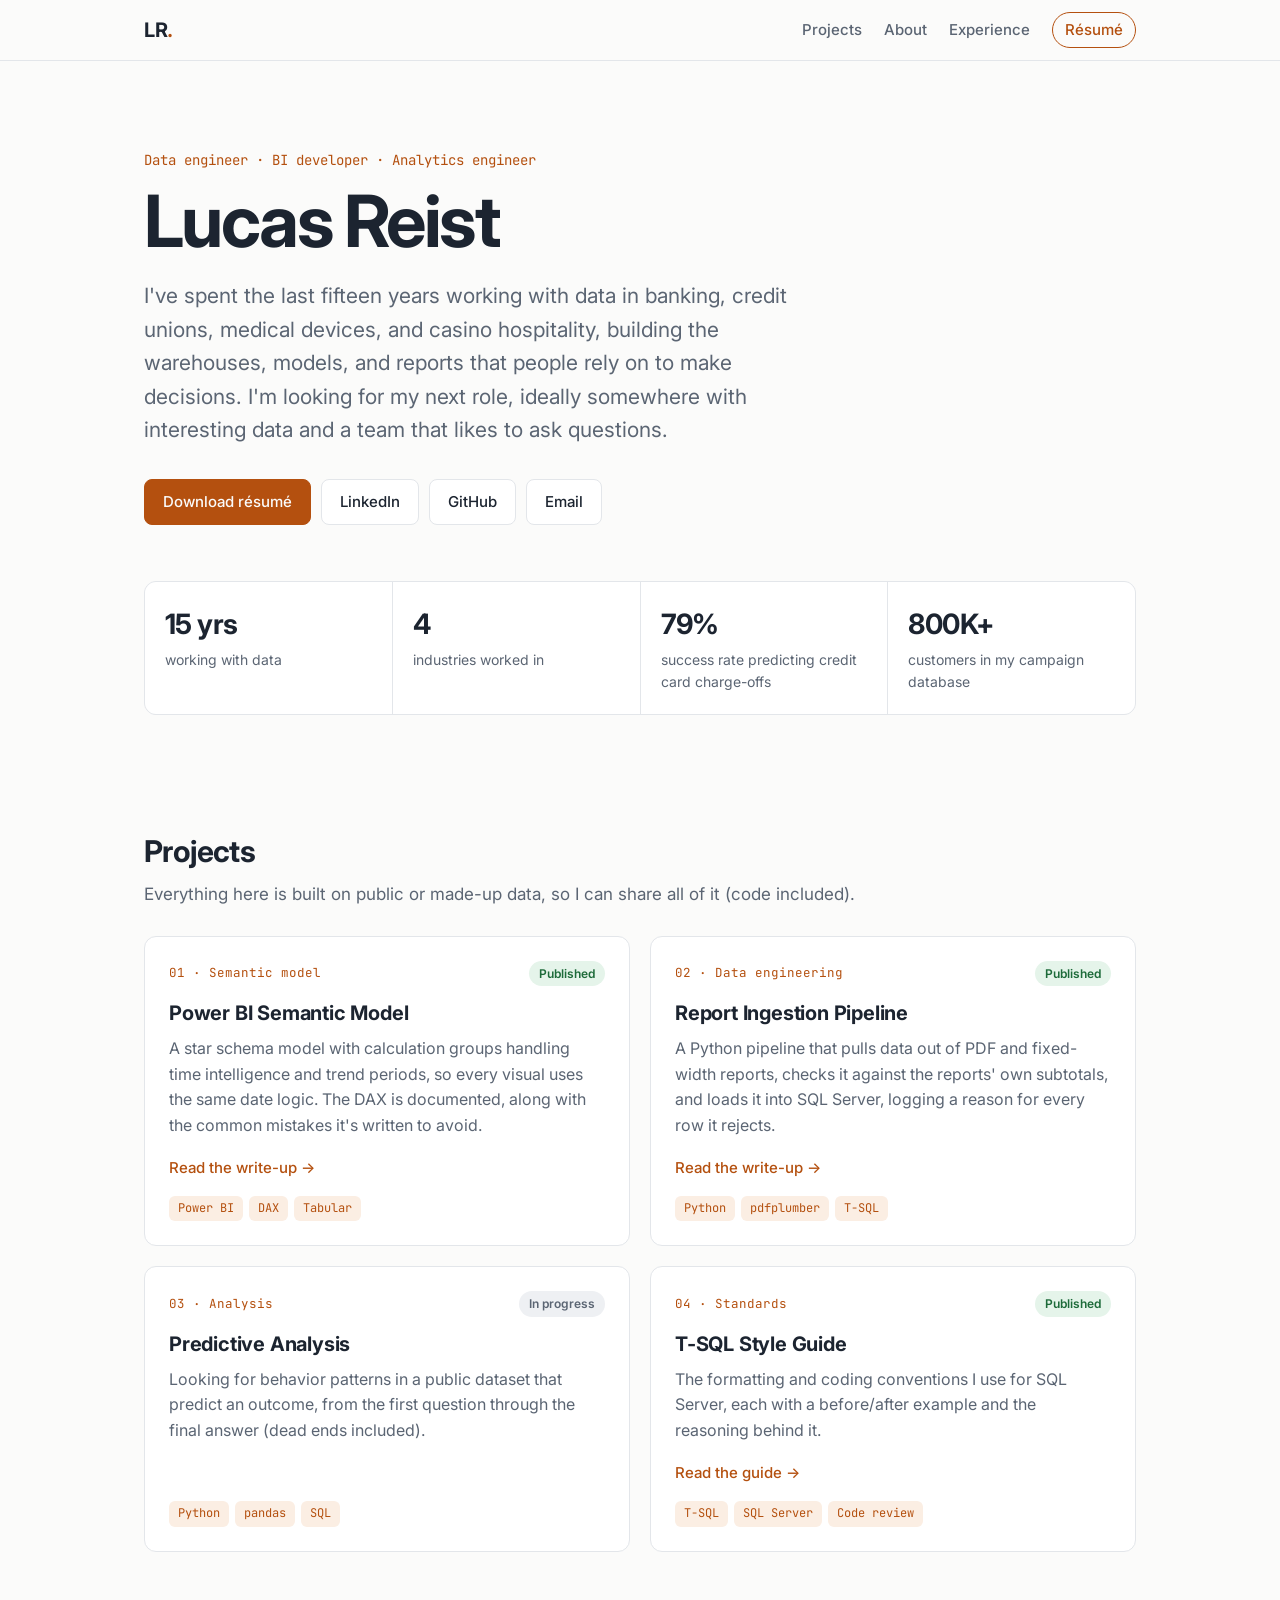
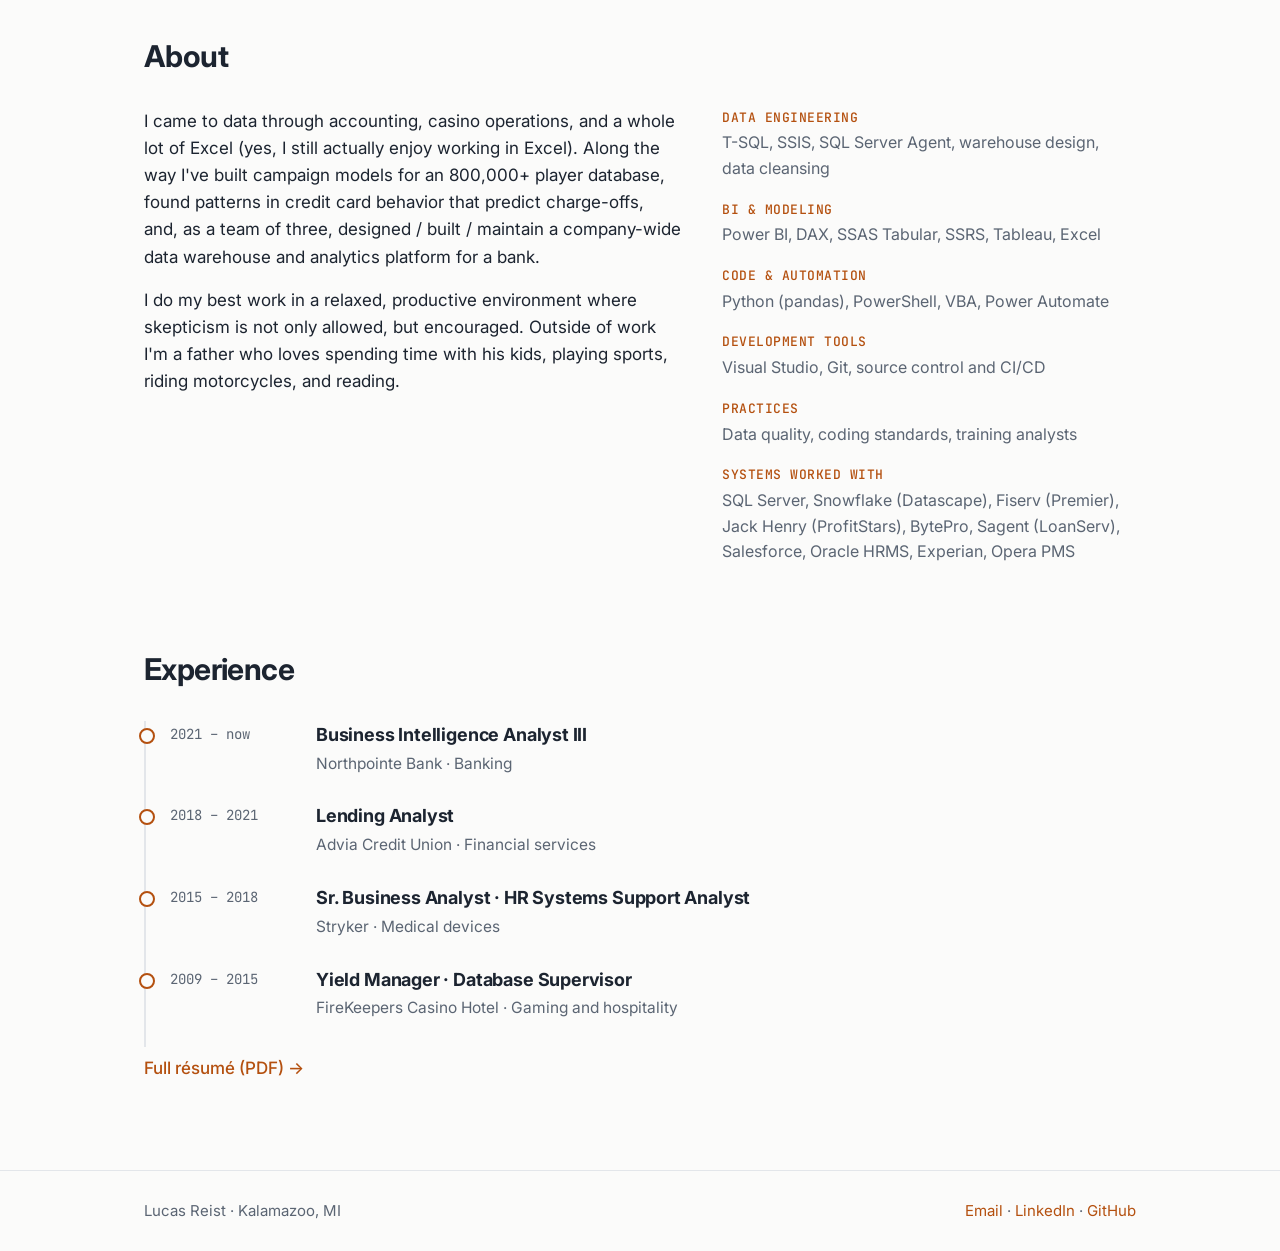
==== index.html @ b847a4f2 "Add ProfitStars to the Jack Henry system listing Co-Authored-By: Claude Opus 5.5 <noreply@anthropic." ====
<!doctype html>
<html lang="en">
<head>
  <meta charset="utf-8">
  <meta name="viewport" content="width=device-width, initial-scale=1">
  <title>Lucas Reist | Data Engineer</title>
  <meta name="description" content="Lucas Reist: data engineer and BI developer. SQL Server, Power BI, DAX, Python. Portfolio of data projects.">
  <link rel="preconnect" href="https://fonts.googleapis.com">
  <link rel="preconnect" href="https://fonts.gstatic.com" crossorigin>
  <link href="https://fonts.googleapis.com/css2?family=Inter:wght@400;500;600;700&family=JetBrains+Mono:wght@400;500&display=swap" rel="stylesheet">
  <link rel="stylesheet" href="styles.css">
</head>
<body>
  <header class="site-header">
    <div class="wrap nav">
      <a class="brand" href="#top">LR<span>.</span></a>
      <nav aria-label="Sections">
        <a href="#projects">Projects</a>
        <a href="#about">About</a>
        <a href="#experience">Experience</a>
        <a class="nav-cta" href="assets/Lucas_Reist_Resume.pdf">Résumé</a>
      </nav>
    </div>
  </header>

  <main id="top">
    <section class="hero wrap">
      <p class="eyebrow">Data engineer · BI developer · Analytics engineer</p>
      <h1>Lucas Reist</h1>
      <p class="lead">I've spent the last fifteen years working with data in banking, credit unions, medical devices, and casino hospitality, building the warehouses, models, and reports that people rely on to make decisions. I'm looking for my next role, ideally somewhere with interesting data and a team that likes to ask questions.</p>
      <div class="actions">
        <a class="btn primary" href="assets/Lucas_Reist_Resume.pdf">Download résumé</a>
        <a class="btn" href="https://www.linkedin.com/in/lucasreist">LinkedIn</a>
        <a class="btn" href="https://github.com/narlaq">GitHub</a>
        <a class="btn" href="mailto:lucas.reist@gmail.com">Email</a>
      </div>

      <dl class="stats">
        <div><dt>15 yrs</dt><dd>working with data</dd></div>
        <div><dt>4</dt><dd>industries worked in</dd></div>
        <div><dt>79%</dt><dd>success rate predicting credit card charge-offs</dd></div>
        <div><dt>800K+</dt><dd>customers in my campaign database</dd></div>
      </dl>
    </section>

    <section id="projects" class="wrap section">
      <div class="section-head">
        <h2>Projects</h2>
        <p>Everything here is built on public or made-up data, so I can share all of it (code included).</p>
      </div>

      <div class="cards">
        <article class="card">
          <div class="card-top"><span class="kicker">01 · Semantic model</span><span class="status done">Published</span></div>
          <h3><a href="projects/semantic-model.html">Power BI Semantic Model</a></h3>
          <p>A star schema model with calculation groups handling time intelligence and trend periods, so every visual uses the same date logic. The DAX is documented, along with the common mistakes it's written to avoid.</p>
          <p class="read"><a href="projects/semantic-model.html">Read the write-up →</a></p>
          <ul class="tags"><li>Power BI</li><li>DAX</li><li>Tabular</li></ul>
        </article>

        <article class="card">
          <div class="card-top"><span class="kicker">02 · Data engineering</span><span class="status done">Published</span></div>
          <h3><a href="projects/report-ingestion.html">Report Ingestion Pipeline</a></h3>
          <p>A Python pipeline that pulls data out of PDF and fixed-width reports, checks it against the reports' own subtotals, and loads it into SQL Server, logging a reason for every row it rejects.</p>
          <p class="read"><a href="projects/report-ingestion.html">Read the write-up →</a></p>
          <ul class="tags"><li>Python</li><li>pdfplumber</li><li>T-SQL</li></ul>
        </article>

        <article class="card">
          <div class="card-top"><span class="kicker">03 · Analysis</span><span class="status">In progress</span></div>
          <h3>Predictive Analysis</h3>
          <p>Looking for behavior patterns in a public dataset that predict an outcome, from the first question through the final answer (dead ends included).</p>
          <ul class="tags"><li>Python</li><li>pandas</li><li>SQL</li></ul>
        </article>

        <article class="card">
          <div class="card-top"><span class="kicker">04 · Standards</span><span class="status done">Published</span></div>
          <h3><a href="projects/tsql-style-guide.html">T-SQL Style Guide</a></h3>
          <p>The formatting and coding conventions I use for SQL Server, each with a before/after example and the reasoning behind it.</p>
          <p class="read"><a href="projects/tsql-style-guide.html">Read the guide →</a></p>
          <ul class="tags"><li>T-SQL</li><li>SQL Server</li><li>Code review</li></ul>
        </article>
      </div>
    </section>

    <section id="about" class="wrap section about">
      <div class="section-head">
        <h2>About</h2>
      </div>
      <div class="about-grid">
        <div class="prose">
          <p>I came to data through accounting, casino operations, and a whole lot of Excel (yes, I still actually enjoy working in Excel). Along the way I've built campaign models for an 800,000+ player database, found patterns in credit card behavior that predict charge-offs, and, as a team of three, designed / built / maintain a company-wide data warehouse and analytics platform for a bank.</p>
          <p>I do my best work in a relaxed, productive environment where skepticism is not only allowed, but encouraged. Outside of work I'm a father who loves spending time with his kids, playing sports, riding motorcycles, and reading.</p>
        </div>
        <div class="skills">
          <div><h3>Data engineering</h3><p>T-SQL, SSIS, SQL Server Agent, warehouse design, data cleansing</p></div>
          <div><h3>BI &amp; modeling</h3><p>Power BI, DAX, SSAS Tabular, SSRS, Tableau, Excel</p></div>
          <div><h3>Code &amp; automation</h3><p>Python (pandas), PowerShell, VBA, Power Automate</p></div>
          <div><h3>Development tools</h3><p>Visual Studio, Git, source control and CI/CD</p></div>
          <div><h3>Practices</h3><p>Data quality, coding standards, training analysts</p></div>
          <div><h3>Systems worked with</h3><p>SQL Server, Snowflake (Datascape), Fiserv (Premier), Jack Henry (ProfitStars), BytePro, Sagent (LoanServ), Salesforce, Oracle HRMS, Experian, Opera PMS</p></div>
        </div>
      </div>
    </section>

    <section id="experience" class="wrap section">
      <div class="section-head">
        <h2>Experience</h2>
      </div>
      <ol class="timeline">
        <li>
          <span class="when">2021 – now</span>
          <div><h3>Business Intelligence Analyst III</h3><p class="where">Northpointe Bank · Banking</p></div>
        </li>
        <li>
          <span class="when">2018 – 2021</span>
          <div><h3>Lending Analyst</h3><p class="where">Advia Credit Union · Financial services</p></div>
        </li>
        <li>
          <span class="when">2015 – 2018</span>
          <div><h3>Sr. Business Analyst · HR Systems Support Analyst</h3><p class="where">Stryker · Medical devices</p></div>
        </li>
        <li>
          <span class="when">2009 – 2015</span>
          <div><h3>Yield Manager · Database Supervisor</h3><p class="where">FireKeepers Casino Hotel · Gaming and hospitality</p></div>
        </li>
      </ol>
      <p class="more"><a href="assets/Lucas_Reist_Resume.pdf">Full résumé (PDF) →</a></p>
    </section>
  </main>

  <footer class="site-footer">
    <div class="wrap footer-inner">
      <p>Lucas Reist · Kalamazoo, MI</p>
      <p>
        <a href="mailto:lucas.reist@gmail.com">Email</a> ·
        <a href="https://www.linkedin.com/in/lucasreist">LinkedIn</a> ·
        <a href="https://github.com/narlaq">GitHub</a>
      </p>
    </div>
  </footer>
</body>
</html>
---- styles.css ----
:root {
  --bg: #fbfbfa;
  --surface: #ffffff;
  --text: #1c2430;
  --muted: #5b6573;
  --line: #e3e6ea;
  --accent: #b4500f;
  --accent-soft: #fbeee3;
  --status: #5b6573;
  --status-bg: #eef0f3;
  --done: #1e6b3a;
  --done-bg: #e5f4ea;
  --code-bg: #f3f5f8;
  --code-text: #24292f;
  --code-keyword: #0b4f9c;
  --code-string: #a3361d;
  --code-number: #6f42c1;
  --code-comment: #6a737d;
  --before: #a3361d;
  --after: #1e6b3a;
  --radius: 12px;
  --mono: "JetBrains Mono", ui-monospace, Consolas, monospace;
  --sans: "Inter", system-ui, -apple-system, "Segoe UI", sans-serif;
}

@media (prefers-color-scheme: dark) {
  :root {
    --bg: #0f1419;
    --surface: #161d25;
    --text: #e6eaef;
    --muted: #9aa5b1;
    --line: #26303b;
    --accent: #f0a25e;
    --accent-soft: #33241a;
    --status: #9aa5b1;
    --status-bg: #1e252e;
    --done: #7fd19b;
    --done-bg: #16291d;
    --code-bg: #11171e;
    --code-text: #d6dde5;
    --code-keyword: #7fb2e5;
    --code-string: #f0a07a;
    --code-number: #c3a6ff;
    --code-comment: #7d8894;
    --before: #f0a07a;
    --after: #7fd19b;
  }
}

* { box-sizing: border-box; }

html { scroll-behavior: smooth; scroll-padding-top: 72px; }

body {
  margin: 0;
  background: var(--bg);
  color: var(--text);
  font-family: var(--sans);
  font-size: 17px;
  line-height: 1.6;
  -webkit-font-smoothing: antialiased;
}

a { color: var(--accent); text-decoration: none; }
a:hover { text-decoration: underline; }

.wrap { max-width: 1040px; margin: 0 auto; padding: 0 24px; }

/* Header */
.site-header {
  position: sticky; top: 0; z-index: 10;
  background: color-mix(in srgb, var(--bg) 88%, transparent);
  backdrop-filter: blur(8px);
  border-bottom: 1px solid var(--line);
}
.nav { display: flex; align-items: center; justify-content: space-between; height: 60px; }
.brand { font-weight: 700; font-size: 20px; color: var(--text); letter-spacing: -0.02em; }
.brand span { color: var(--accent); }
.brand:hover { text-decoration: none; }
nav { display: flex; gap: 22px; align-items: center; }
nav a { color: var(--muted); font-size: 15px; font-weight: 500; }
nav a:hover { color: var(--text); text-decoration: none; }
nav .nav-cta { color: var(--accent); border: 1px solid var(--accent); padding: 5px 12px; border-radius: 999px; }
nav .nav-cta:hover { background: var(--accent-soft); }

/* Hero */
.hero { padding: 88px 24px 40px; }
.eyebrow { font-family: var(--mono); font-size: 14px; color: var(--accent); margin: 0 0 12px; }
h1 { font-size: clamp(44px, 7vw, 72px); line-height: 1.05; letter-spacing: -0.035em; margin: 0 0 20px; }
.lead { font-size: clamp(18px, 2.2vw, 21px); color: var(--muted); max-width: 680px; margin: 0 0 32px; }
.actions { display: flex; flex-wrap: wrap; gap: 10px; }
.btn {
  display: inline-block; padding: 10px 18px; border-radius: 8px;
  border: 1px solid var(--line); background: var(--surface);
  color: var(--text); font-weight: 500; font-size: 15px;
}
.btn:hover { text-decoration: none; border-color: var(--accent); }
.btn.primary { background: var(--accent); border-color: var(--accent); color: var(--bg); }
.btn.primary:hover { filter: brightness(1.1); }

.stats {
  display: grid; grid-template-columns: repeat(4, 1fr); gap: 1px;
  background: var(--line); border: 1px solid var(--line); border-radius: var(--radius);
  overflow: hidden; margin: 56px 0 0;
}
.stats div { background: var(--surface); padding: 20px; }
.stats dt { font-size: 28px; font-weight: 700; letter-spacing: -0.02em; }
.stats dd { margin: 2px 0 0; color: var(--muted); font-size: 14px; }

/* Sections */
.section { padding-top: 72px; padding-bottom: 8px; }
.section-head { margin-bottom: 28px; }
h2 { font-size: 30px; letter-spacing: -0.02em; margin: 0 0 6px; }
.section-head p { color: var(--muted); margin: 0; }

/* Project cards */
.cards { display: grid; grid-template-columns: repeat(2, 1fr); gap: 20px; }
.card {
  background: var(--surface); border: 1px solid var(--line); border-radius: var(--radius);
  padding: 24px; display: flex; flex-direction: column;
}
.card-top { display: flex; justify-content: space-between; align-items: center; gap: 12px; margin-bottom: 14px; }
.kicker { font-family: var(--mono); font-size: 12.5px; color: var(--accent); }
.status {
  font-size: 12px; font-weight: 600; color: var(--status); background: var(--status-bg);
  padding: 3px 10px; border-radius: 999px; white-space: nowrap;
}
.card h3 { font-size: 20px; line-height: 1.3; letter-spacing: -0.01em; margin: 0 0 10px; }
.card p { color: var(--muted); margin: 0 0 18px; font-size: 16px; }
.tags { list-style: none; padding: 0; margin: auto 0 0; display: flex; flex-wrap: wrap; gap: 6px; }
.tags li {
  font-family: var(--mono); font-size: 12px; background: var(--accent-soft); color: var(--accent);
  padding: 3px 9px; border-radius: 6px;
}

/* About */
.about-grid { display: grid; grid-template-columns: 1.3fr 1fr; gap: 40px; }
.prose p { margin: 0 0 16px; }
.skills { display: grid; gap: 18px; }
.skills h3 { font-size: 13px; font-family: var(--mono); font-weight: 500; color: var(--accent); margin: 0 0 2px; text-transform: uppercase; letter-spacing: 0.04em; }
.skills p { margin: 0; color: var(--muted); font-size: 16px; }

/* Timeline */
.timeline { list-style: none; padding: 0; margin: 0; border-left: 2px solid var(--line); }
.timeline li { display: grid; grid-template-columns: 130px 1fr; gap: 16px; padding: 0 0 26px 24px; position: relative; }
.timeline li::before {
  content: ""; position: absolute; left: -7px; top: 7px; width: 12px; height: 12px;
  border-radius: 50%; background: var(--bg); border: 2px solid var(--accent);
}
.when { font-family: var(--mono); font-size: 14px; color: var(--muted); padding-top: 2px; }
.timeline h3 { font-size: 18px; margin: 0; letter-spacing: -0.01em; }
.where { margin: 2px 0 0; color: var(--muted); font-size: 15.5px; }
.more { margin: 8px 0 0; font-weight: 500; }

/* Footer */
.site-footer { border-top: 1px solid var(--line); margin-top: 80px; padding: 28px 0; color: var(--muted); font-size: 15px; }
.footer-inner { display: flex; justify-content: space-between; flex-wrap: wrap; gap: 8px; }
.footer-inner p { margin: 0; }

/* Published project cards */
.status.done { color: var(--done); background: var(--done-bg); }
.card h3 a { color: var(--text); }
.card h3 a:hover { color: var(--accent); text-decoration: none; }
.card .read { margin: 0 0 16px; font-weight: 500; font-size: 15px; }

/* Article pages */
.article { max-width: 880px; padding-top: 40px; }
.back { margin: 0 0 28px; font-size: 15px; font-weight: 500; }
.back.bottom { margin: 48px 0 0; }
.article-title { font-size: clamp(34px, 5vw, 48px); line-height: 1.1; }
.article > .tags { margin: 0 0 8px; }
.prose-block, .rule { padding-top: 48px; }
.prose-block p, .rule p { margin: 0 0 14px; }
.rule h2 { display: flex; align-items: baseline; gap: 12px; font-size: 26px; }
.num { font-family: var(--mono); font-size: 15px; font-weight: 500; color: var(--accent); }
.note { color: var(--muted); font-size: 15.5px; }
.plain { padding-left: 20px; margin: 0 0 16px; }
.plain li { margin-bottom: 8px; }

:not(pre) > code {
  font-family: var(--mono); font-size: 0.86em;
  background: var(--code-bg); padding: 1px 5px; border-radius: 4px;
}

pre {
  margin: 0 0 16px; padding: 16px 18px; overflow-x: auto;
  background: var(--code-bg); border: 1px solid var(--line); border-radius: 10px;
}
pre code {
  font-family: var(--mono); font-size: 13.5px; line-height: 1.6; color: var(--code-text);
  background: none; padding: 0;
}
/* Show >=, <>, != exactly as typed, not as ligature glyphs */
code { font-variant-ligatures: none; font-feature-settings: "liga" 0, "calt" 0; }
.hljs-keyword, .hljs-built_in, .hljs-type, .hljs-literal { color: var(--code-keyword); }
.hljs-string { color: var(--code-string); }
.hljs-number { color: var(--code-number); }
.hljs-comment { color: var(--code-comment); font-style: italic; }

.compare figure { margin: 0 0 4px; }
.label {
  font-family: var(--mono); font-size: 12px; font-weight: 500; text-transform: uppercase;
  letter-spacing: 0.06em; margin: 0 0 6px;
}
.label.before { color: var(--before); }
.label.after { color: var(--after); }

.table-scroll { overflow-x: auto; margin: 0 0 16px; }
table.rules { width: 100%; border-collapse: collapse; font-size: 15.5px; }
.rules th, .rules td { text-align: left; padding: 10px 12px; border-bottom: 1px solid var(--line); vertical-align: top; }
.rules th { font-size: 13px; font-weight: 600; color: var(--muted); text-transform: uppercase; letter-spacing: 0.04em; }
.rules td:first-child { white-space: nowrap; font-weight: 500; }

/* Project write-ups */
.article-actions { margin: 20px 0 0; }
.article .stats { margin-top: 36px; }
.article .stats dt { font-size: 24px; }

.figure { margin: 8px 0 16px; }
.figure img { display: block; width: 100%; height: auto; border: 1px solid var(--line); border-radius: 8px; background: #fff; }
.figure figcaption, .chart-note { color: var(--muted); font-size: 14.5px; margin-top: 8px; }
.chart-note { margin: 16px 0 0; }

.steps { list-style: none; padding: 0; margin: 0 0 16px; display: grid; grid-template-columns: repeat(5, 1fr); gap: 10px; counter-reset: step; }
.steps li {
  counter-increment: step; background: var(--surface); border: 1px solid var(--line); border-radius: 10px;
  padding: 14px; font-size: 14.5px; color: var(--muted); display: flex; flex-direction: column; gap: 4px;
}
.step-title { color: var(--text); font-weight: 600; font-size: 16px; }
.step-title::before { content: counter(step, decimal-leading-zero) "  "; font-family: var(--mono); font-size: 12.5px; font-weight: 500; color: var(--accent); }

.chart { margin: 8px 0 16px; padding: 20px; background: var(--surface); border: 1px solid var(--line); border-radius: var(--radius); }
.chart-title { font-weight: 600; margin: 0 0 16px; }
.bars { display: grid; grid-template-columns: repeat(7, 1fr); gap: 10px; align-items: end; height: 220px; }
.bar { display: flex; flex-direction: column; align-items: center; justify-content: flex-end; height: 100%; gap: 6px; }
.bar-fill { width: 100%; max-width: 56px; height: calc(var(--v) / 25 * 160px); background: var(--accent); opacity: 0.45; border-radius: 4px 4px 0 0; }
.bar.highlight .bar-fill { opacity: 1; }
.bar-value { font-size: 13.5px; font-weight: 600; font-variant-numeric: tabular-nums; }
.bar-label { font-family: var(--mono); font-size: 12px; color: var(--muted); }

/* Model diagram */
.diagram { margin: 8px 0 16px; padding: 20px; background: var(--surface); border: 1px solid var(--line); border-radius: var(--radius); }
.diagram-scroll { overflow-x: auto; }
.diagram svg { display: block; width: 100%; min-width: 640px; height: auto; }
.diagram figcaption { color: var(--muted); font-size: 14.5px; margin-top: 12px; }
.d-box { fill: var(--bg); stroke: var(--line); stroke-width: 1.5; }
.d-fact { stroke: var(--accent); }
.d-calc { stroke-dasharray: 5 4; }
.d-title { font: 600 15px var(--sans); fill: var(--text); }
.d-col { font: 400 12.5px var(--mono); fill: var(--muted); }
.d-note { font: 400 13px var(--sans); fill: var(--muted); }
.d-card { font: 600 12px var(--mono); fill: var(--accent); }
.d-line { stroke: var(--accent); stroke-width: 1.5; }
.d-arrow { fill: var(--accent); }
.rules .num-col { text-align: right; font-variant-numeric: tabular-nums; }

/* Phones and small tablets */
@media (max-width: 760px) {
  .wrap { padding: 0 16px; }
  .hero { padding: 56px 16px 24px; }
  nav { gap: 14px; }
  nav a:not(.nav-cta) { display: none; }
  .stats { grid-template-columns: repeat(2, 1fr); margin-top: 40px; }
  .cards, .about-grid { grid-template-columns: 1fr; }
  .about-grid { gap: 28px; }
  .timeline li { grid-template-columns: 1fr; gap: 2px; }
  .steps { grid-template-columns: 1fr; }
  .rules td:first-child { white-space: normal; min-width: 7.5em; }
  .bars { gap: 5px; }
  .bar-label { font-size: 10.5px; }
  .bar-value { font-size: 12px; }
  .section { padding-top: 56px; }
}
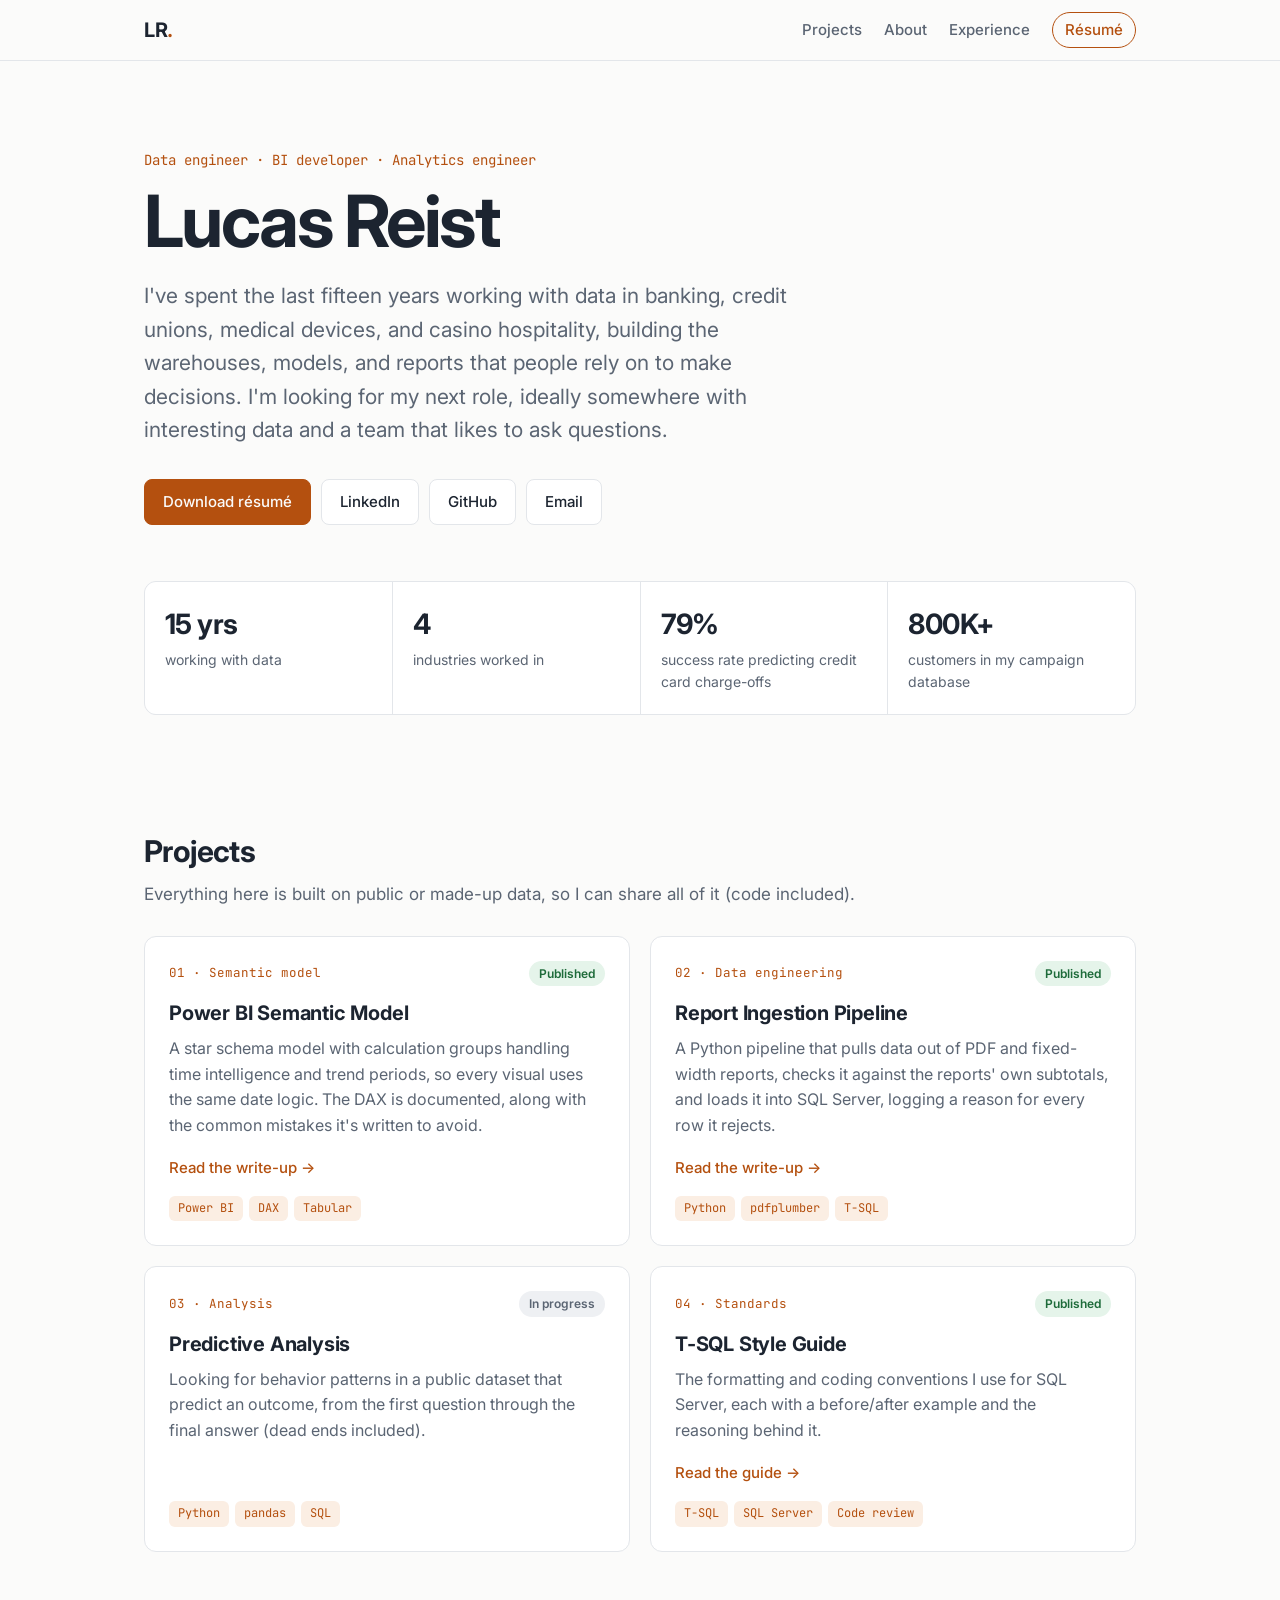
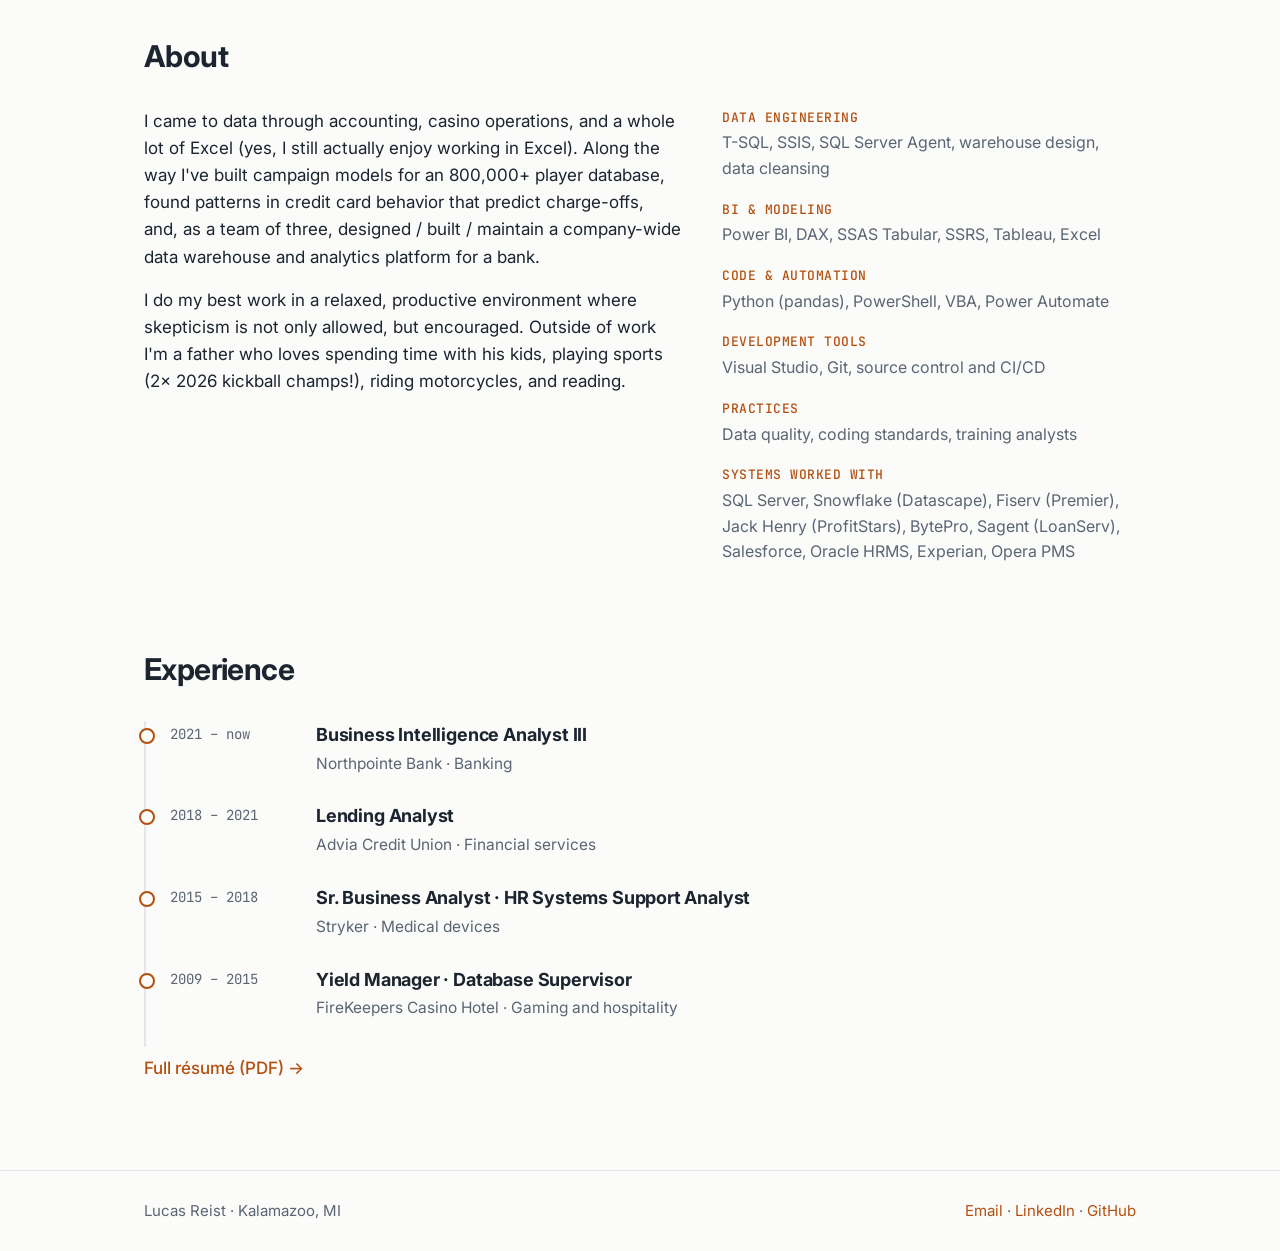
==== commit d7af6c34: "Update index.html with small blurb" ====
--- a/index.html
+++ b/index.html
@@ -90,7 +90,7 @@
       <div class="about-grid">
         <div class="prose">
           <p>I came to data through accounting, casino operations, and a whole lot of Excel (yes, I still actually enjoy working in Excel). Along the way I've built campaign models for an 800,000+ player database, found patterns in credit card behavior that predict charge-offs, and, as a team of three, designed / built / maintain a company-wide data warehouse and analytics platform for a bank.</p>
-          <p>I do my best work in a relaxed, productive environment where skepticism is not only allowed, but encouraged. Outside of work I'm a father who loves spending time with his kids, playing sports, riding motorcycles, and reading.</p>
+          <p>I do my best work in a relaxed, productive environment where skepticism is not only allowed, but encouraged. Outside of work I'm a father who loves spending time with his kids, playing sports (2x 2026 kickball champs!), riding motorcycles, and reading.</p>
         </div>
         <div class="skills">
           <div><h3>Data engineering</h3><p>T-SQL, SSIS, SQL Server Agent, warehouse design, data cleansing</p></div>
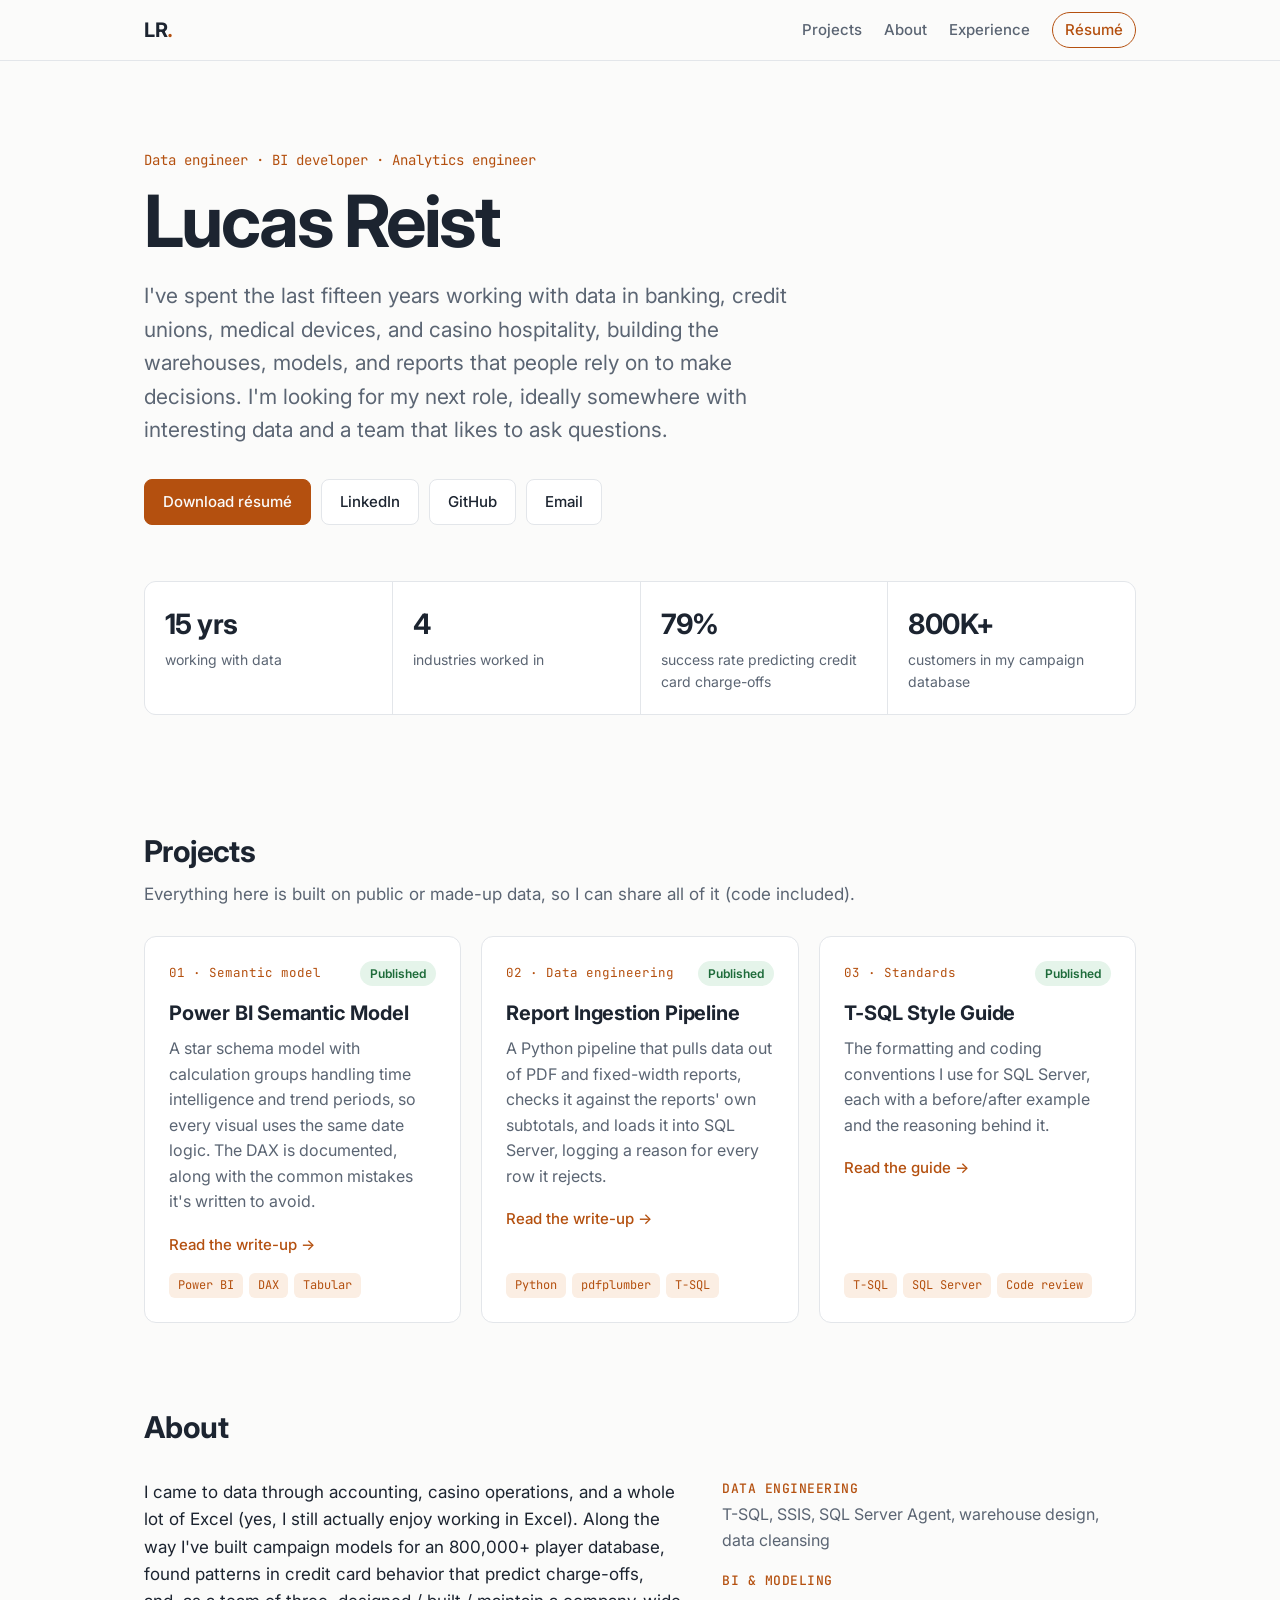
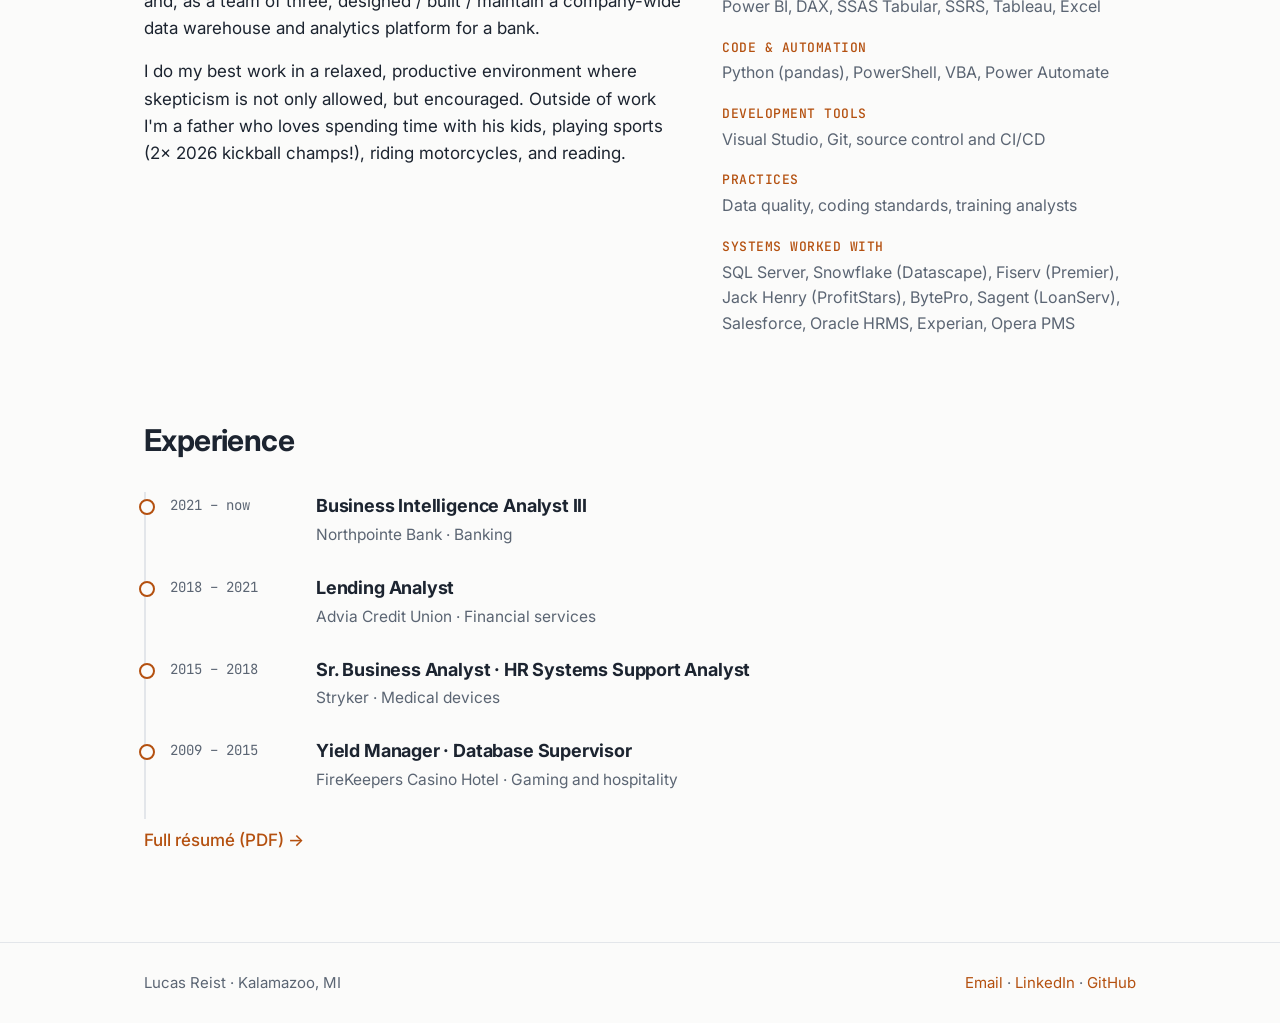
==== commit 1e7ff20f: "Hide the predictive analysis card until the write-up is done; three-across project grid Co-Authored-" ====
--- a/index.html
+++ b/index.html
@@ -67,14 +67,7 @@
         </article>
 
         <article class="card">
-          <div class="card-top"><span class="kicker">03 · Analysis</span><span class="status">In progress</span></div>
-          <h3>Predictive Analysis</h3>
-          <p>Looking for behavior patterns in a public dataset that predict an outcome, from the first question through the final answer (dead ends included).</p>
-          <ul class="tags"><li>Python</li><li>pandas</li><li>SQL</li></ul>
-        </article>
-
-        <article class="card">
-          <div class="card-top"><span class="kicker">04 · Standards</span><span class="status done">Published</span></div>
+          <div class="card-top"><span class="kicker">03 · Standards</span><span class="status done">Published</span></div>
           <h3><a href="projects/tsql-style-guide.html">T-SQL Style Guide</a></h3>
           <p>The formatting and coding conventions I use for SQL Server, each with a before/after example and the reasoning behind it.</p>
           <p class="read"><a href="projects/tsql-style-guide.html">Read the guide →</a></p>
--- a/styles.css
+++ b/styles.css
@@ -114,7 +114,8 @@
 .section-head p { color: var(--muted); margin: 0; }
 
 /* Project cards */
-.cards { display: grid; grid-template-columns: repeat(2, 1fr); gap: 20px; }
+.cards { display: grid; grid-template-columns: repeat(3, 1fr); gap: 20px; }
+@media (max-width: 980px) { .cards { grid-template-columns: 1fr; } }
 .card {
   background: var(--surface); border: 1px solid var(--line); border-radius: var(--radius);
   padding: 24px; display: flex; flex-direction: column;
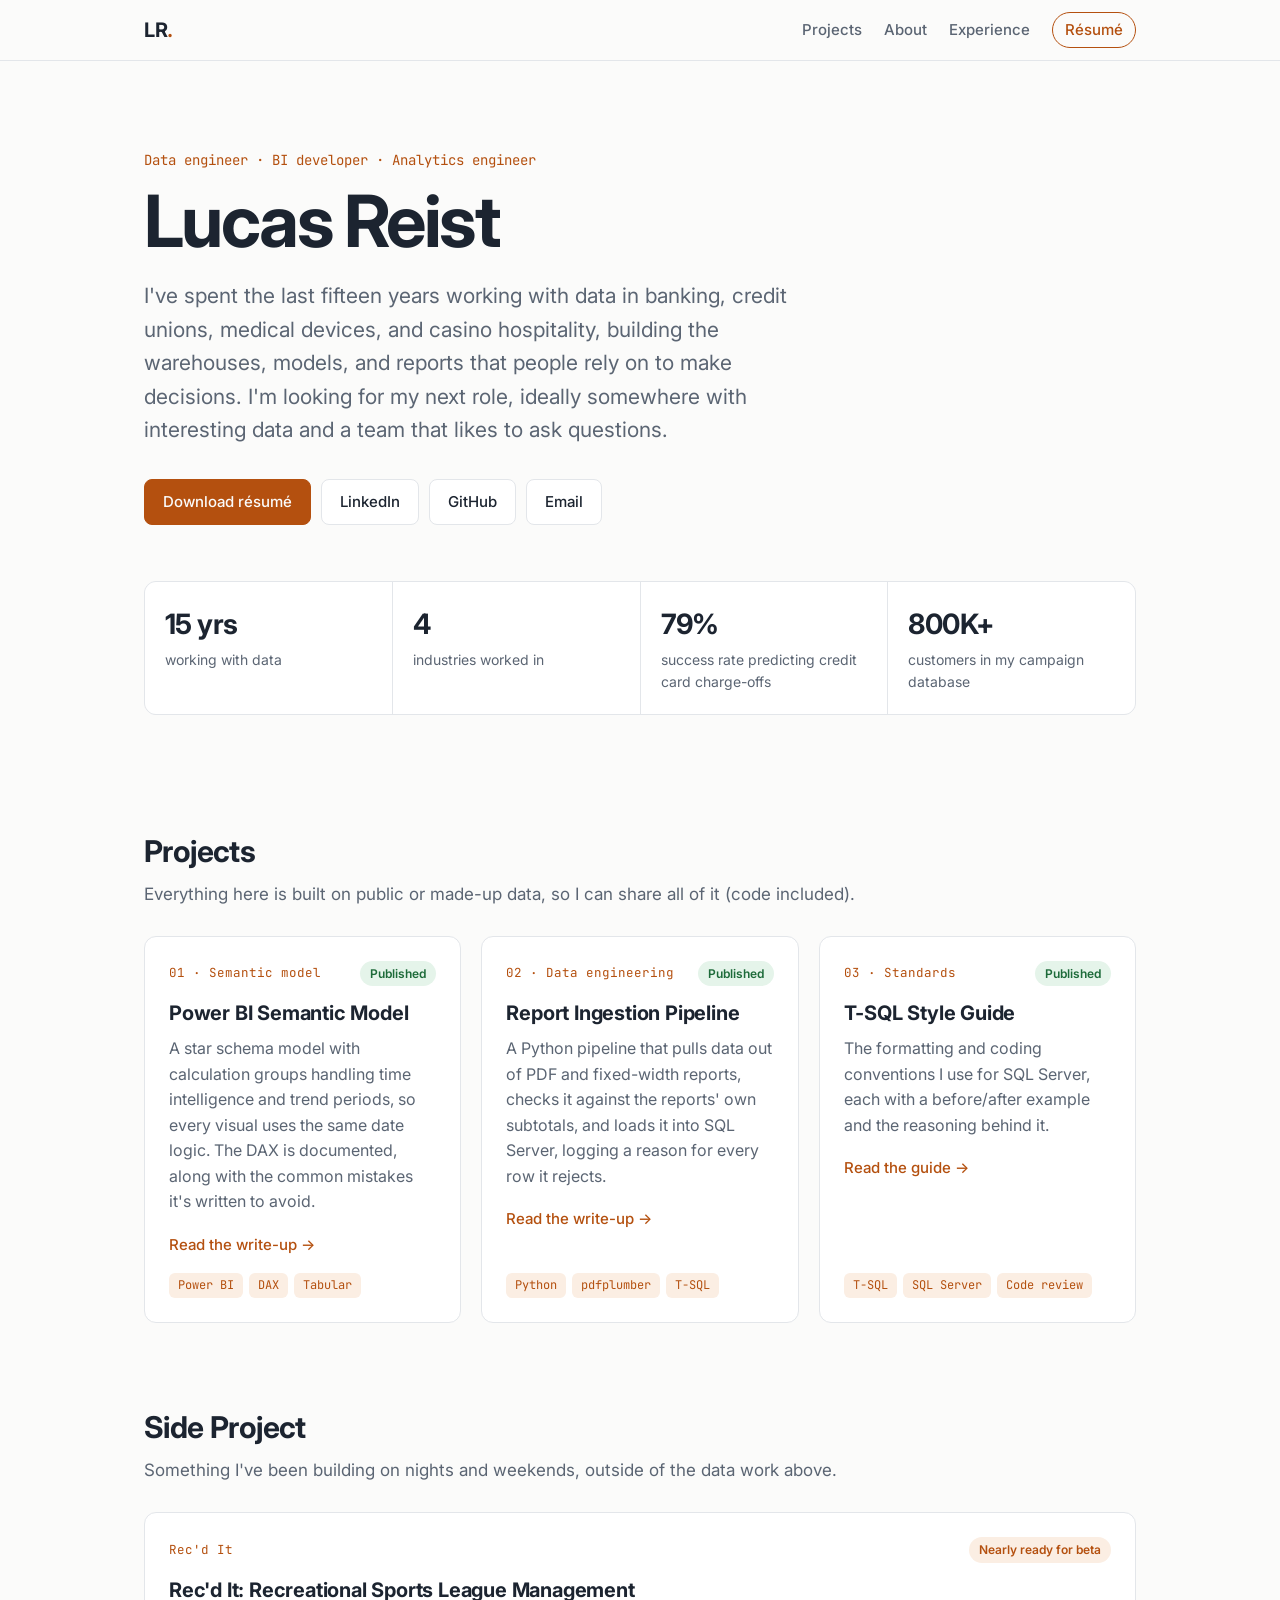
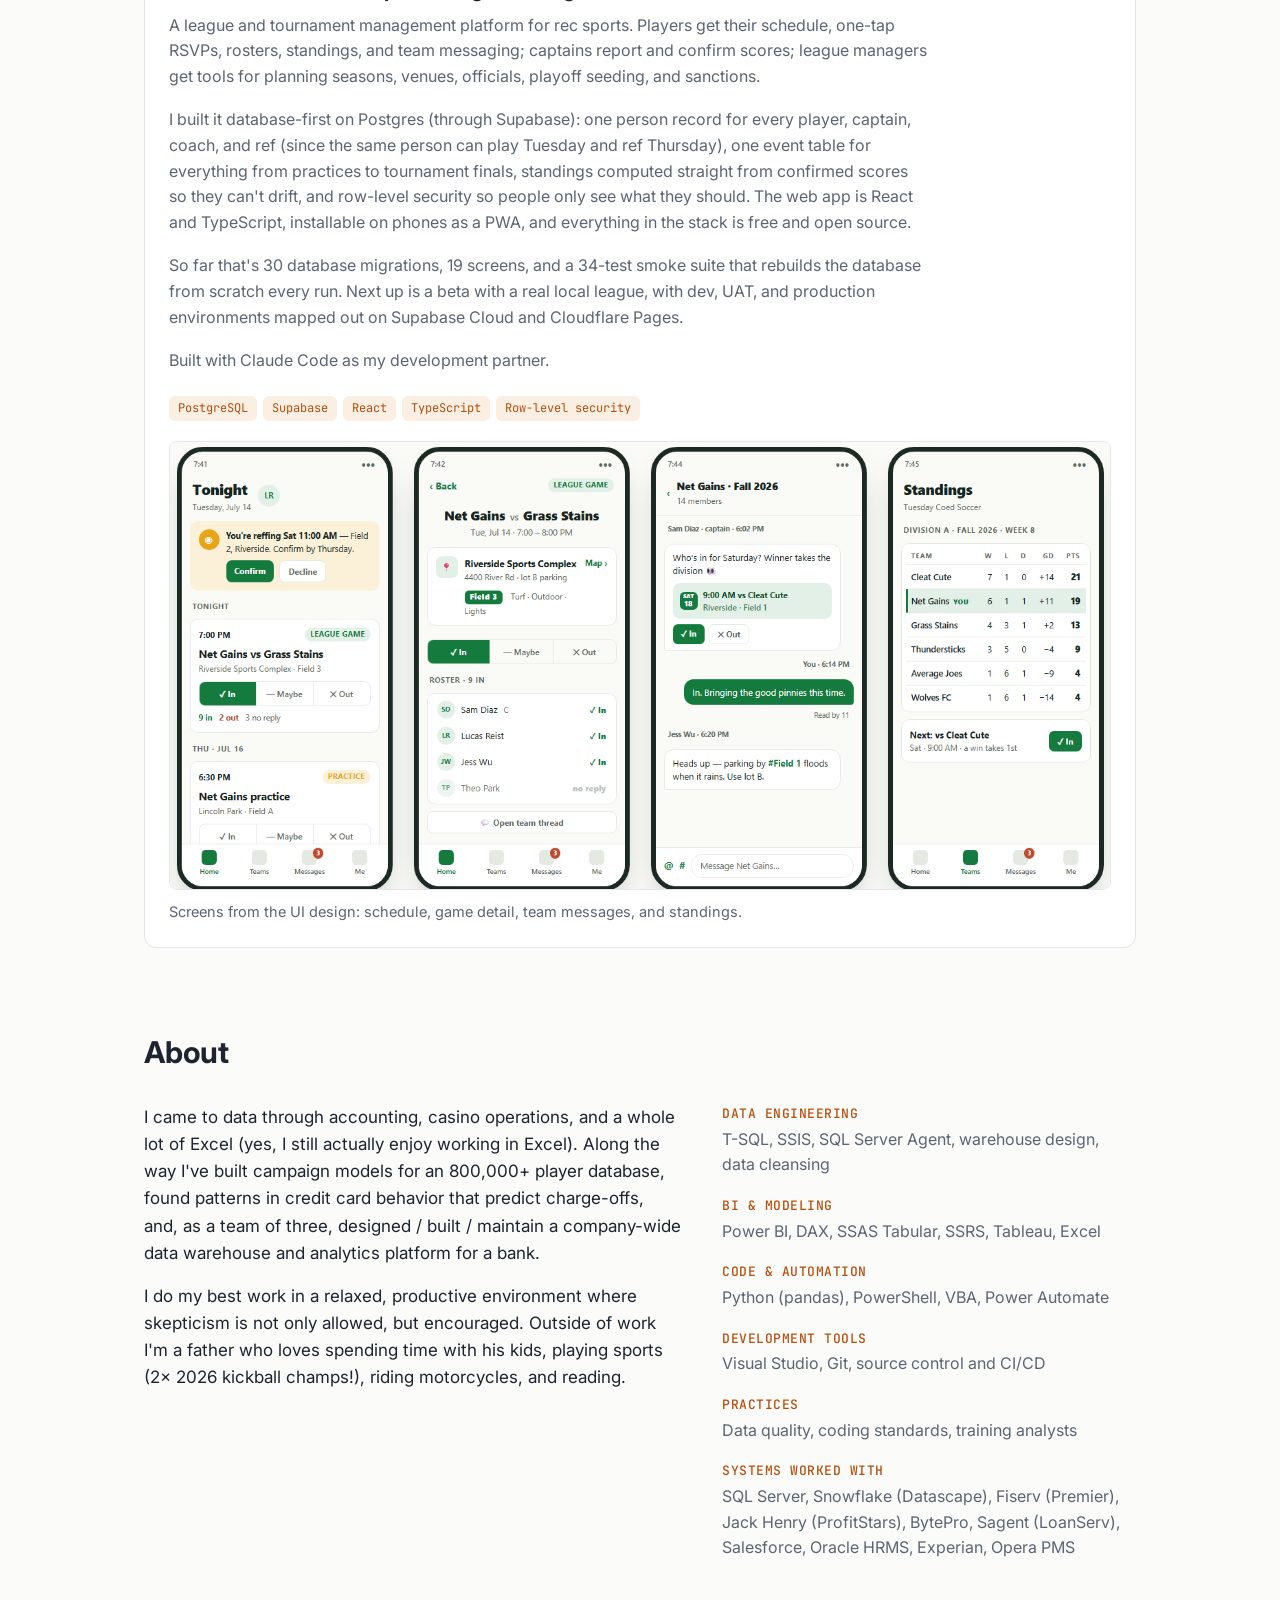
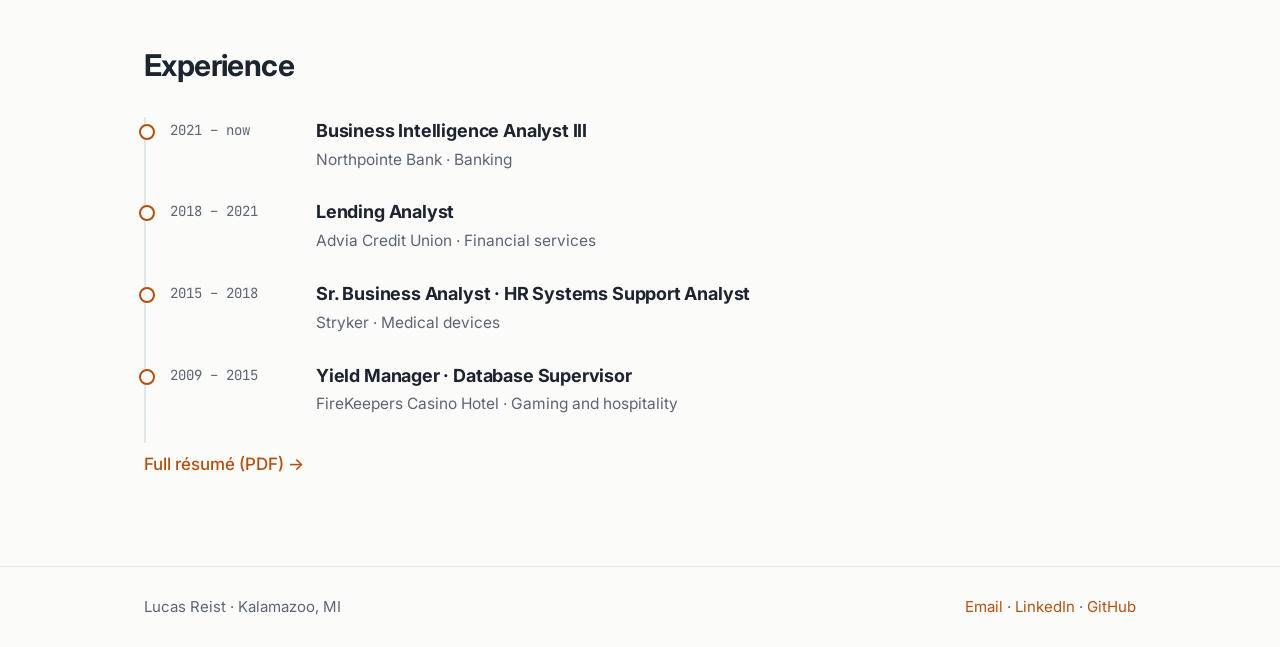
==== commit b9520545: "Add Rec'd It side project section Co-Authored-By: Claude Opus 5.5 <noreply@anthropic.com>" ====
--- a/index.html
+++ b/index.html
@@ -76,6 +76,28 @@
       </div>
     </section>
 
+    <section id="side-project" class="wrap section">
+      <div class="section-head">
+        <h2>Side Project</h2>
+        <p>Something I've been building on nights and weekends, outside of the data work above.</p>
+      </div>
+      <article class="card feature">
+        <div class="card-top"><span class="kicker">Rec'd It</span><span class="status soon">Nearly ready for beta</span></div>
+        <h3>Rec'd It: Recreational Sports League Management</h3>
+        <div class="feature-text">
+          <p>A league and tournament management platform for rec sports. Players get their schedule, one-tap RSVPs, rosters, standings, and team messaging; captains report and confirm scores; league managers get tools for planning seasons, venues, officials, playoff seeding, and sanctions.</p>
+          <p>I built it database-first on Postgres (through Supabase): one person record for every player, captain, coach, and ref (since the same person can play Tuesday and ref Thursday), one event table for everything from practices to tournament finals, standings computed straight from confirmed scores so they can't drift, and row-level security so people only see what they should. The web app is React and TypeScript, installable on phones as a PWA, and everything in the stack is free and open source.</p>
+          <p>So far that's 30 database migrations, 19 screens, and a 34-test smoke suite that rebuilds the database from scratch every run. Next up is a beta with a real local league, with dev, UAT, and production environments mapped out on Supabase Cloud and Cloudflare Pages.</p>
+          <p class="note">Built with Claude Code as my development partner.</p>
+        </div>
+        <ul class="tags"><li>PostgreSQL</li><li>Supabase</li><li>React</li><li>TypeScript</li><li>Row-level security</li></ul>
+        <figure class="feature-shot">
+          <div class="shot-scroll"><img src="assets/projects/recdit-mockups.png" alt="Four phone screens from the Rec'd It design: a personal schedule with one-tap RSVP, a game detail page with venue and roster, a team message thread with an inline RSVP, and a division standings table." loading="lazy"></div>
+          <figcaption>Screens from the UI design: schedule, game detail, team messages, and standings.</figcaption>
+        </figure>
+      </article>
+    </section>
+
     <section id="about" class="wrap section about">
       <div class="section-head">
         <h2>About</h2>
--- a/styles.css
+++ b/styles.css
@@ -239,6 +239,16 @@
 .bar-value { font-size: 13.5px; font-weight: 600; font-variant-numeric: tabular-nums; }
 .bar-label { font-family: var(--mono); font-size: 12px; color: var(--muted); }
 
+/* Side project feature card */
+.feature .feature-text { max-width: 760px; }
+.feature .tags { margin: 4px 0 20px; }
+.feature-shot { margin: 0; }
+.feature-shot img { display: block; width: 100%; height: auto; border-radius: 8px; border: 1px solid var(--line); background: #f6f5ef; }
+.feature-shot figcaption { color: var(--muted); font-size: 14.5px; margin-top: 10px; }
+.status.soon { color: var(--accent); background: var(--accent-soft); }
+.shot-scroll { overflow-x: auto; }
+@media (max-width: 760px) { .shot-scroll img { min-width: 640px; } }
+
 /* Model diagram */
 .diagram { margin: 8px 0 16px; padding: 20px; background: var(--surface); border: 1px solid var(--line); border-radius: var(--radius); }
 .diagram-scroll { overflow-x: auto; }
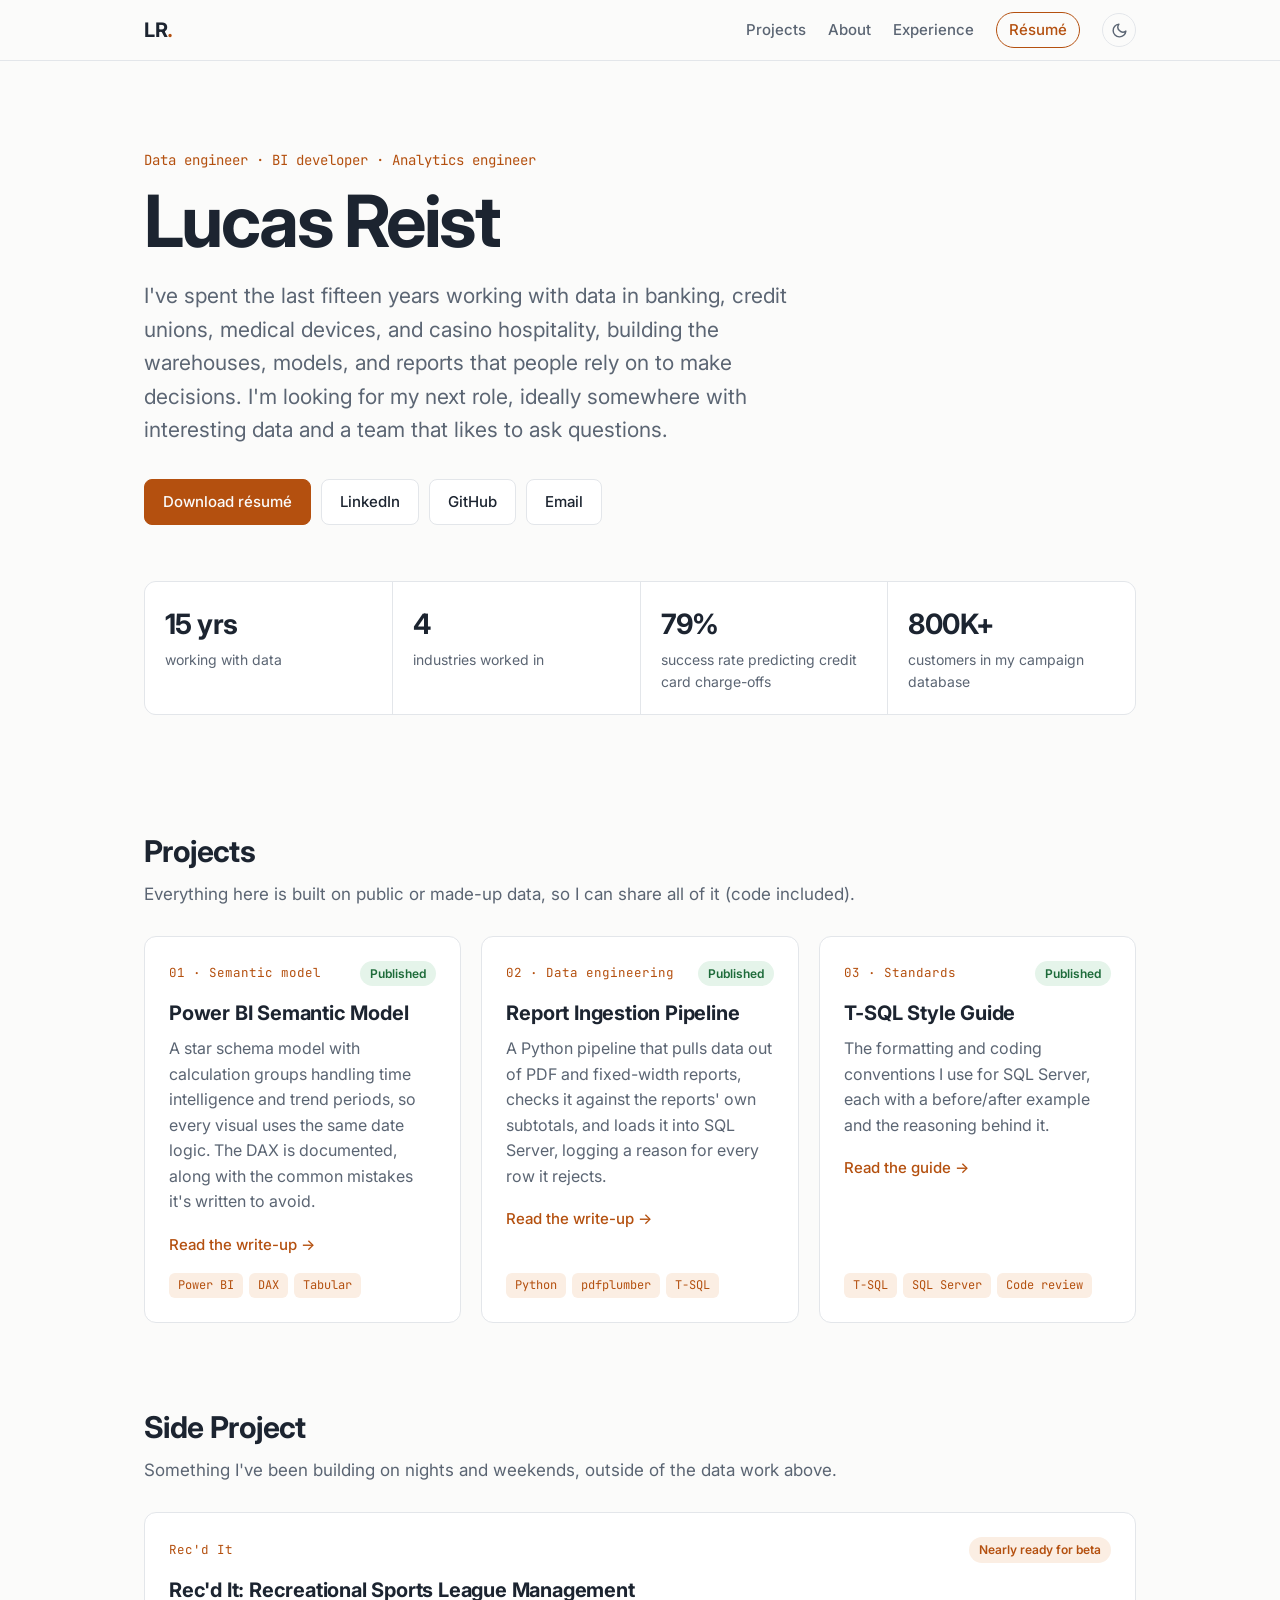
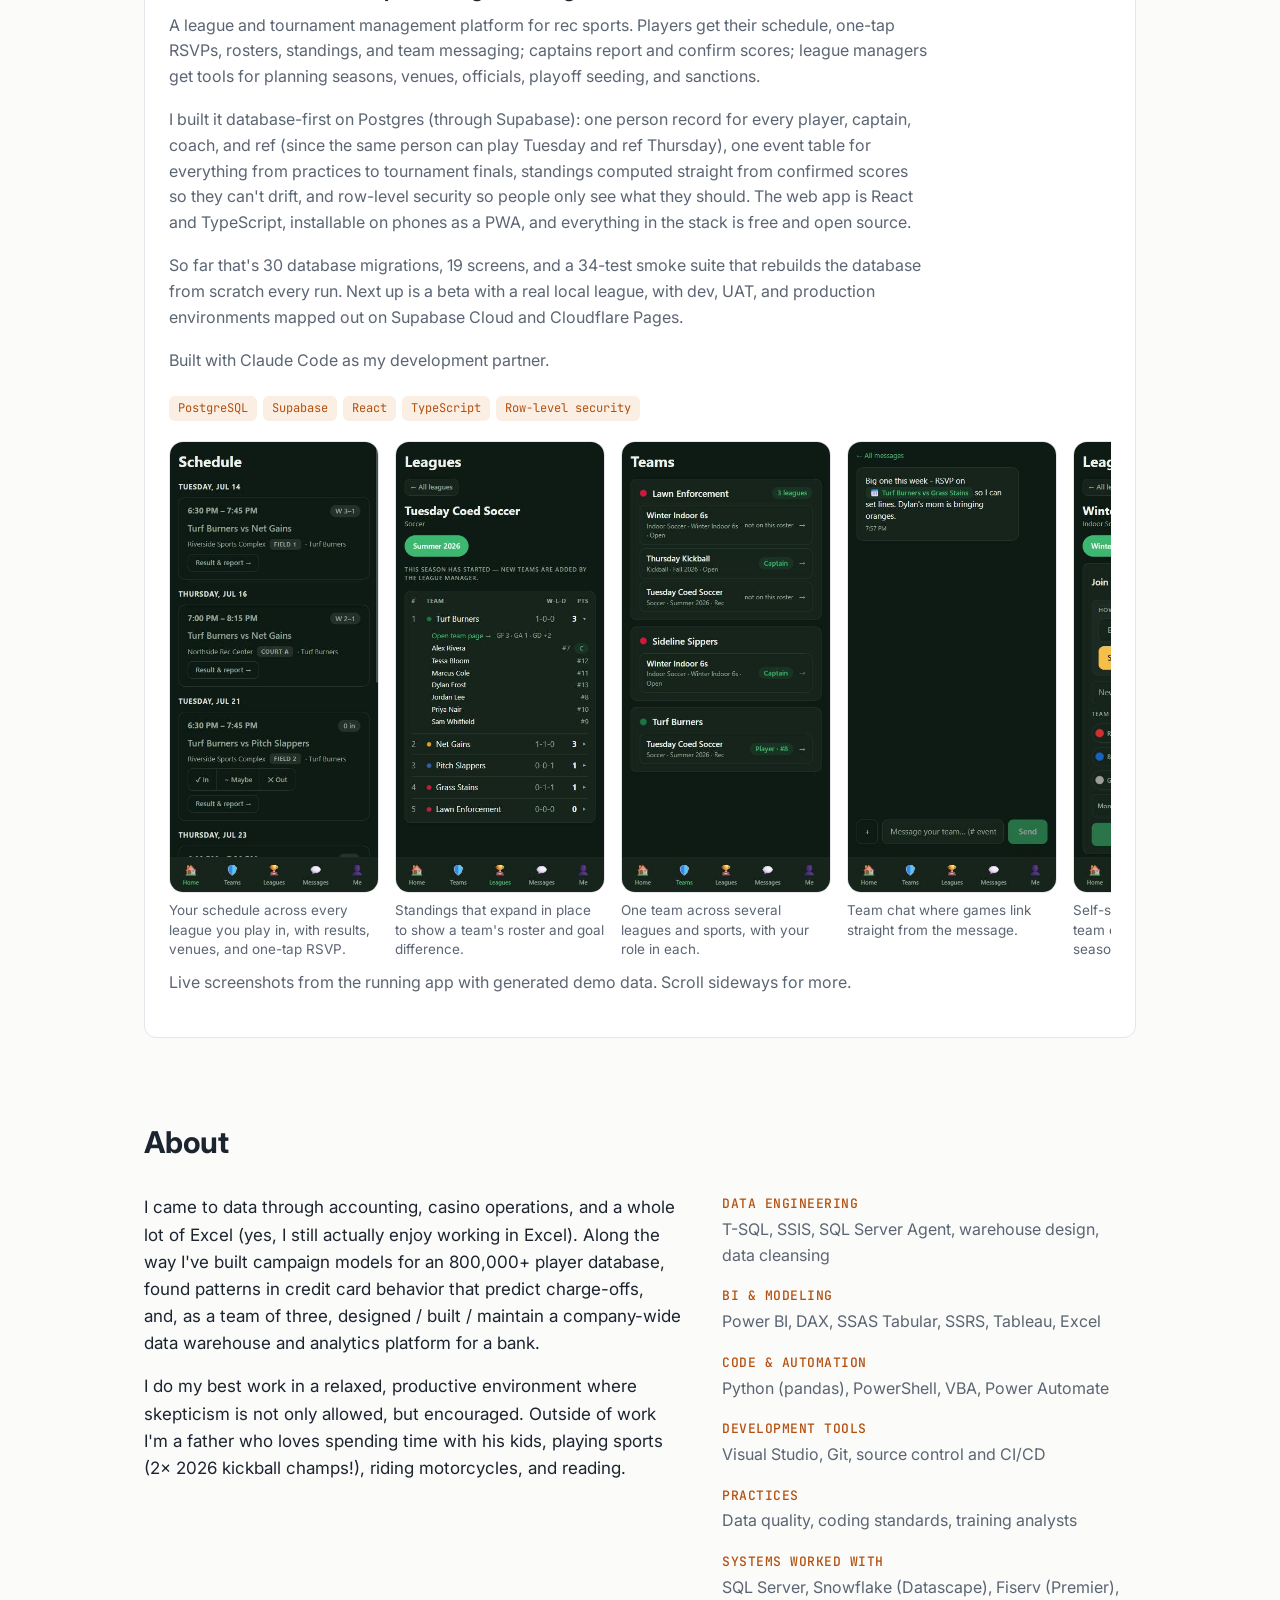
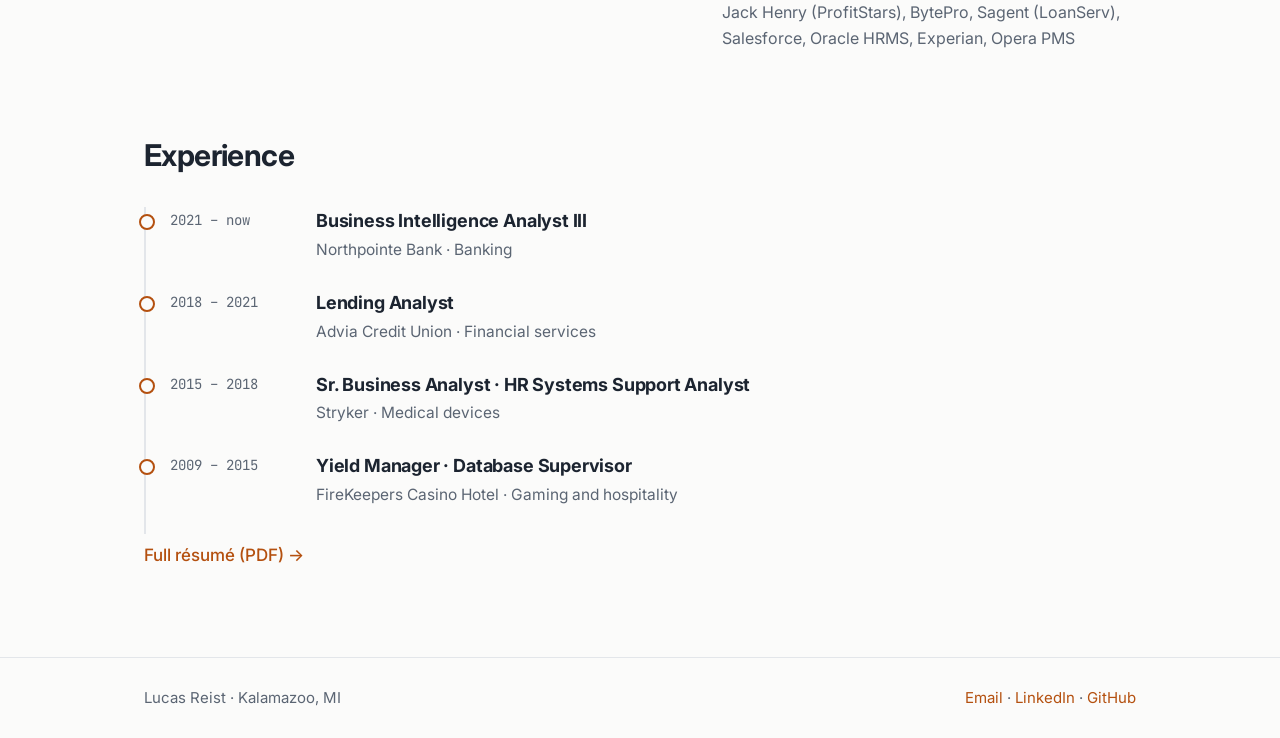
==== commit 883dd3b7: "Add light/dark toggle; replace Rec'd It mockups with live app screenshots Co-Authored-By: Claude Opu" ====
--- a/index.html
+++ b/index.html
@@ -9,6 +9,7 @@
   <link rel="preconnect" href="https://fonts.gstatic.com" crossorigin>
   <link href="https://fonts.googleapis.com/css2?family=Inter:wght@400;500;600;700&family=JetBrains+Mono:wght@400;500&display=swap" rel="stylesheet">
   <link rel="stylesheet" href="styles.css">
+  <script src="theme.js"></script>
 </head>
 <body>
   <header class="site-header">
@@ -19,6 +20,7 @@
         <a href="#about">About</a>
         <a href="#experience">Experience</a>
         <a class="nav-cta" href="assets/Lucas_Reist_Resume.pdf">Résumé</a>
+        <button class="theme-toggle" type="button" aria-label="Switch color theme"><svg class="icon-moon" viewBox="0 0 24 24" fill="none" stroke="currentColor" stroke-width="2" stroke-linecap="round" stroke-linejoin="round" aria-hidden="true"><path d="M21 12.8A9 9 0 1 1 11.2 3a7 7 0 0 0 9.8 9.8z"/></svg><svg class="icon-sun" viewBox="0 0 24 24" fill="none" stroke="currentColor" stroke-width="2" stroke-linecap="round" stroke-linejoin="round" aria-hidden="true"><circle cx="12" cy="12" r="4"/><path d="M12 2v2M12 20v2M4.9 4.9l1.4 1.4M17.7 17.7l1.4 1.4M2 12h2M20 12h2M4.9 19.1l1.4-1.4M17.7 6.3l1.4-1.4"/></svg></button>
       </nav>
     </div>
   </header>
@@ -91,10 +93,37 @@
           <p class="note">Built with Claude Code as my development partner.</p>
         </div>
         <ul class="tags"><li>PostgreSQL</li><li>Supabase</li><li>React</li><li>TypeScript</li><li>Row-level security</li></ul>
-        <figure class="feature-shot">
-          <div class="shot-scroll"><img src="assets/projects/recdit-mockups.png" alt="Four phone screens from the Rec'd It design: a personal schedule with one-tap RSVP, a game detail page with venue and roster, a team message thread with an inline RSVP, and a division standings table." loading="lazy"></div>
-          <figcaption>Screens from the UI design: schedule, game detail, team messages, and standings.</figcaption>
-        </figure>
+        <div class="shots" aria-label="Screenshots of Rec'd It">
+          <figure class="shot">
+            <img src="assets/projects/recdit/01-home-schedule.jpg" width="390" height="844" alt="Mobile schedule screen listing upcoming games with scores, venues and RSVP buttons" loading="lazy">
+            <figcaption>Your schedule across every league you play in, with results, venues, and one-tap RSVP.</figcaption>
+          </figure>
+          <figure class="shot">
+            <img src="assets/projects/recdit/04-standings-with-roster.jpg" width="390" height="844" alt="League standings table with one row expanded to reveal its roster" loading="lazy">
+            <figcaption>Standings that expand in place to show a team's roster and goal difference.</figcaption>
+          </figure>
+          <figure class="shot">
+            <img src="assets/projects/recdit/02-teams-multi-league.jpg" width="390" height="844" alt="Teams screen showing a team entered in three leagues with per-league role badges" loading="lazy">
+            <figcaption>One team across several leagues and sports, with your role in each.</figcaption>
+          </figure>
+          <figure class="shot">
+            <img src="assets/projects/recdit/09-team-chat.jpg" width="390" height="844" alt="Team chat showing a message containing a linked game reference" loading="lazy">
+            <figcaption>Team chat where games link straight from the message.</figcaption>
+          </figure>
+          <figure class="shot">
+            <img src="assets/projects/recdit/05-join-league-color-picker.jpg" width="390" height="844" alt="Join-a-league panel with team name field and ten colour swatches" loading="lazy">
+            <figcaption>Self-serve league signup, with team colors already taken that season ruled out.</figcaption>
+          </figure>
+          <figure class="shot">
+            <img src="assets/projects/recdit/07-team-roster.jpg" width="390" height="844" alt="Team detail screen listing players with jersey numbers and a captain badge" loading="lazy">
+            <figcaption>Team page with roster, jersey numbers, captain, and season record.</figcaption>
+          </figure>
+          <figure class="shot wide">
+            <img src="assets/projects/recdit/10-season-planner.jpg" width="800" height="844" alt="Season planner form with format options, venue selection and schedule generation" loading="lazy">
+            <figcaption>Season planner that generates a round robin or bracket across the venues you pick.</figcaption>
+          </figure>
+        </div>
+        <p class="note shots-note">Live screenshots from the running app with generated demo data. Scroll sideways for more.</p>
       </article>
     </section>
 
--- a/styles.css
+++ b/styles.css
@@ -21,10 +21,13 @@
   --radius: 12px;
   --mono: "JetBrains Mono", ui-monospace, Consolas, monospace;
   --sans: "Inter", system-ui, -apple-system, "Segoe UI", sans-serif;
-}
-
+  color-scheme: light;
+}
+
+/* Dark theme: follows the system setting unless the visitor picked light with the toggle,
+   and always applies when they picked dark. theme.js sets data-theme on <html>. */
 @media (prefers-color-scheme: dark) {
-  :root {
+  :root:not([data-theme="light"]) {
     --bg: #0f1419;
     --surface: #161d25;
     --text: #e6eaef;
@@ -44,7 +47,31 @@
     --code-comment: #7d8894;
     --before: #f0a07a;
     --after: #7fd19b;
+    color-scheme: dark;
   }
+}
+
+:root[data-theme="dark"] {
+  --bg: #0f1419;
+  --surface: #161d25;
+  --text: #e6eaef;
+  --muted: #9aa5b1;
+  --line: #26303b;
+  --accent: #f0a25e;
+  --accent-soft: #33241a;
+  --status: #9aa5b1;
+  --status-bg: #1e252e;
+  --done: #7fd19b;
+  --done-bg: #16291d;
+  --code-bg: #11171e;
+  --code-text: #d6dde5;
+  --code-keyword: #7fb2e5;
+  --code-string: #f0a07a;
+  --code-number: #c3a6ff;
+  --code-comment: #7d8894;
+  --before: #f0a07a;
+  --after: #7fd19b;
+  color-scheme: dark;
 }
 
 * { box-sizing: border-box; }
@@ -78,6 +105,20 @@
 .brand span { color: var(--accent); }
 .brand:hover { text-decoration: none; }
 nav { display: flex; gap: 22px; align-items: center; }
+
+/* Light/dark toggle */
+.theme-toggle {
+  display: inline-flex; align-items: center; justify-content: center;
+  width: 34px; height: 34px; padding: 0; border-radius: 999px; cursor: pointer;
+  background: transparent; border: 1px solid var(--line); color: var(--muted);
+}
+.theme-toggle:hover { color: var(--text); border-color: var(--accent); }
+.theme-toggle:focus-visible { outline: 2px solid var(--accent); outline-offset: 2px; }
+.theme-toggle svg { width: 17px; height: 17px; }
+/* Show the moon in light mode (click for dark) and the sun in dark mode (click for light). */
+.theme-toggle .icon-sun { display: none; }
+.theme-toggle[data-current="dark"] .icon-sun { display: block; }
+.theme-toggle[data-current="dark"] .icon-moon { display: none; }
 nav a { color: var(--muted); font-size: 15px; font-weight: 500; }
 nav a:hover { color: var(--text); text-decoration: none; }
 nav .nav-cta { color: var(--accent); border: 1px solid var(--accent); padding: 5px 12px; border-radius: 999px; }
@@ -242,12 +283,13 @@
 /* Side project feature card */
 .feature .feature-text { max-width: 760px; }
 .feature .tags { margin: 4px 0 20px; }
-.feature-shot { margin: 0; }
-.feature-shot img { display: block; width: 100%; height: auto; border-radius: 8px; border: 1px solid var(--line); background: #f6f5ef; }
-.feature-shot figcaption { color: var(--muted); font-size: 14.5px; margin-top: 10px; }
 .status.soon { color: var(--accent); background: var(--accent-soft); }
-.shot-scroll { overflow-x: auto; }
-@media (max-width: 760px) { .shot-scroll img { min-width: 640px; } }
+.shots { display: flex; gap: 16px; overflow-x: auto; scroll-snap-type: x proximity; padding-bottom: 10px; }
+.shot { flex: 0 0 auto; width: 210px; margin: 0; scroll-snap-align: start; }
+.shot.wide { width: 431px; }
+.shot img { display: block; width: 100%; height: auto; border-radius: 14px; border: 1px solid var(--line); background: #0f1a14; }
+.shot figcaption { color: var(--muted); font-size: 13.5px; line-height: 1.45; margin-top: 8px; }
+.shots-note { font-size: 14px; margin: 8px 0 0; }
 
 /* Model diagram */
 .diagram { margin: 8px 0 16px; padding: 20px; background: var(--surface); border: 1px solid var(--line); border-radius: var(--radius); }
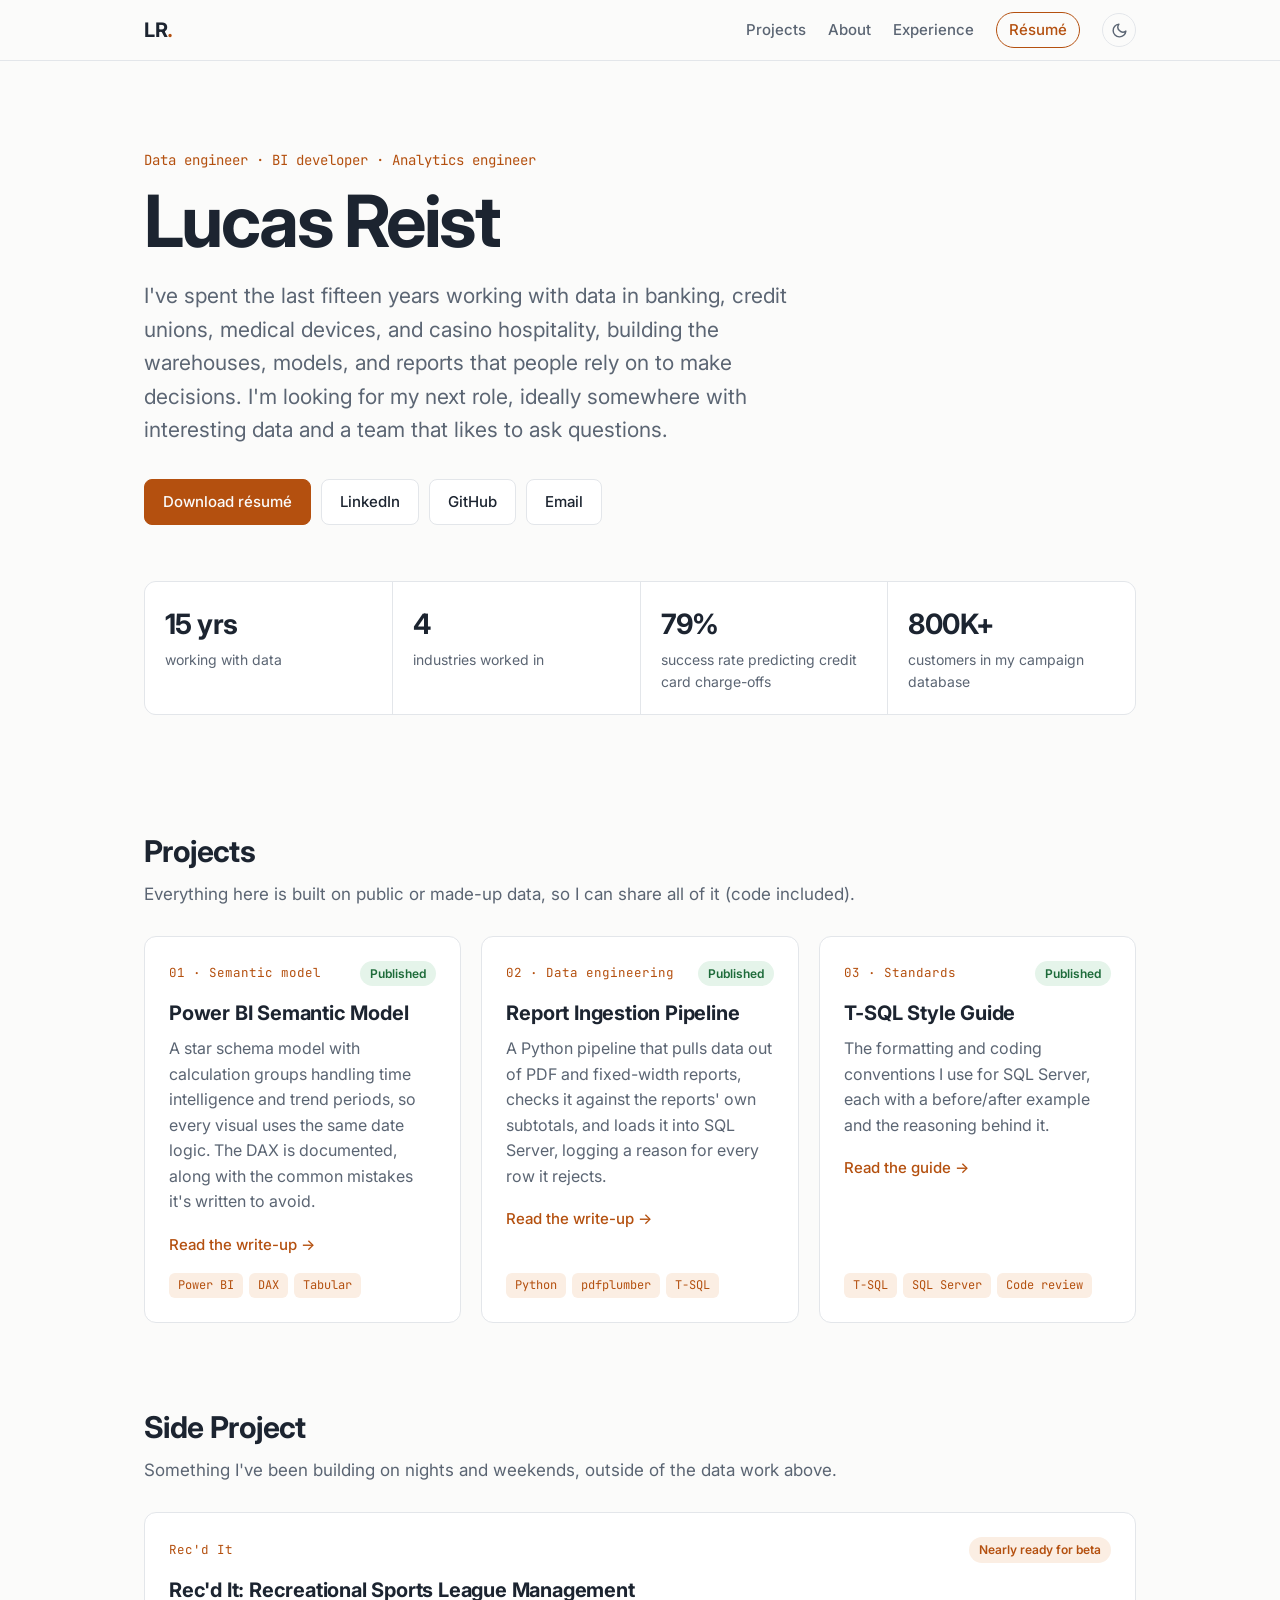
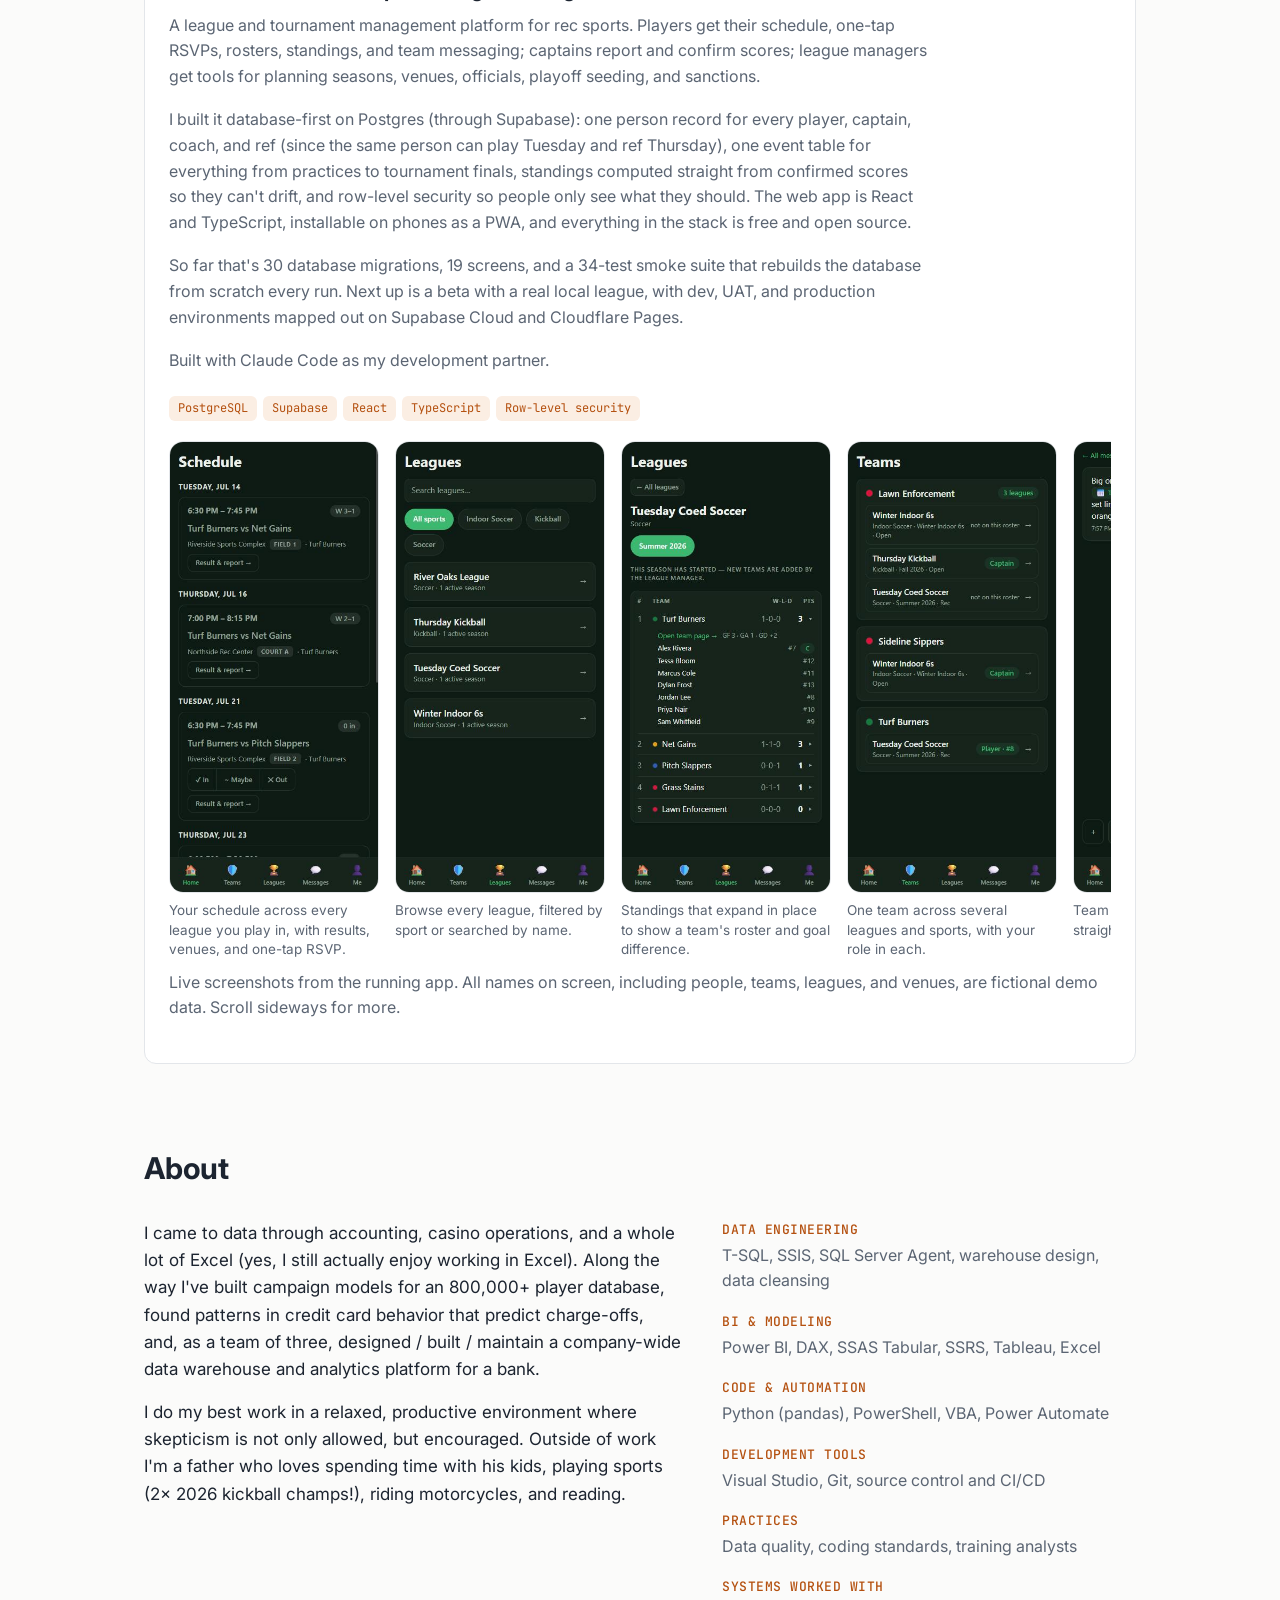
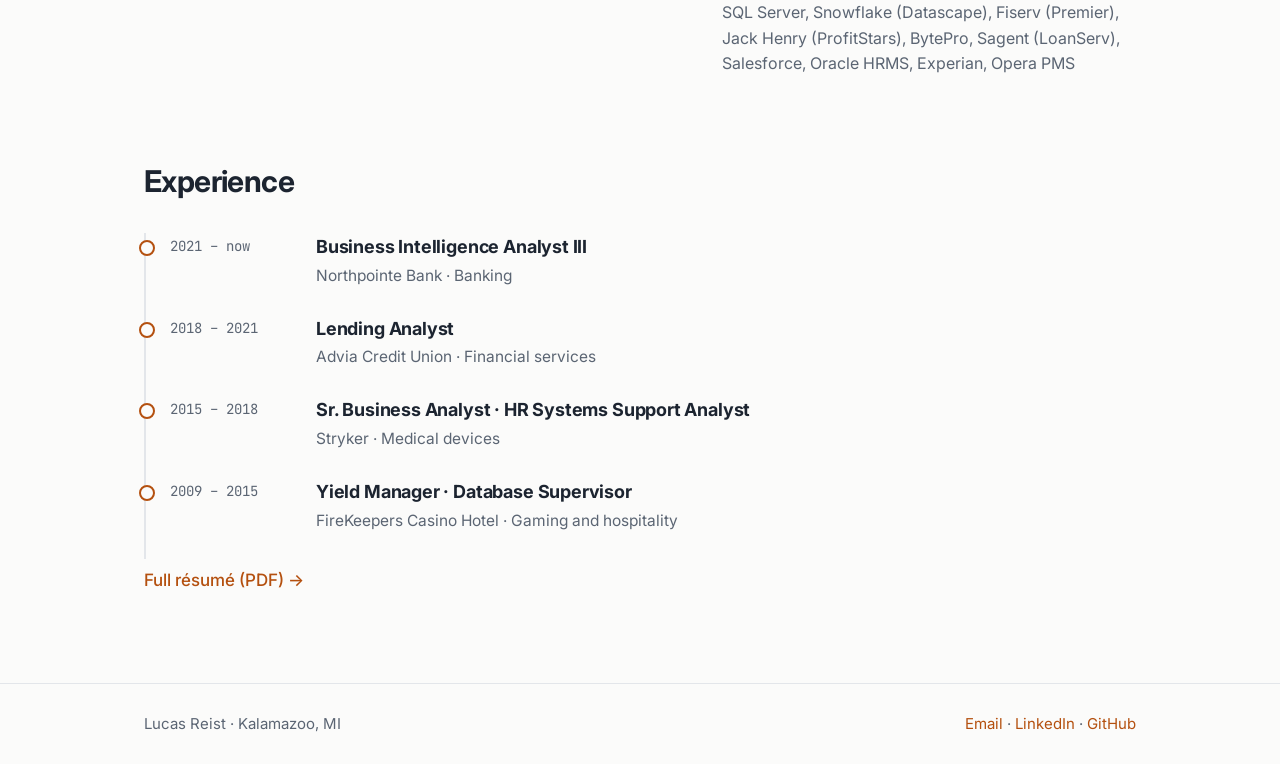
==== commit c65be32e: "Rec'd It gallery: add leagues browser shot, clarify that all names are fictional Co-Authored-By: Cla" ====
--- a/index.html
+++ b/index.html
@@ -99,6 +99,10 @@
             <figcaption>Your schedule across every league you play in, with results, venues, and one-tap RSVP.</figcaption>
           </figure>
           <figure class="shot">
+            <img src="assets/projects/recdit/03-leagues-browser.jpg" width="390" height="844" alt="League directory with sport filter chips and a search field" loading="lazy">
+            <figcaption>Browse every league, filtered by sport or searched by name.</figcaption>
+          </figure>
+          <figure class="shot">
             <img src="assets/projects/recdit/04-standings-with-roster.jpg" width="390" height="844" alt="League standings table with one row expanded to reveal its roster" loading="lazy">
             <figcaption>Standings that expand in place to show a team's roster and goal difference.</figcaption>
           </figure>
@@ -123,7 +127,7 @@
             <figcaption>Season planner that generates a round robin or bracket across the venues you pick.</figcaption>
           </figure>
         </div>
-        <p class="note shots-note">Live screenshots from the running app with generated demo data. Scroll sideways for more.</p>
+        <p class="note shots-note">Live screenshots from the running app. All names on screen, including people, teams, leagues, and venues, are fictional demo data. Scroll sideways for more.</p>
       </article>
     </section>
 
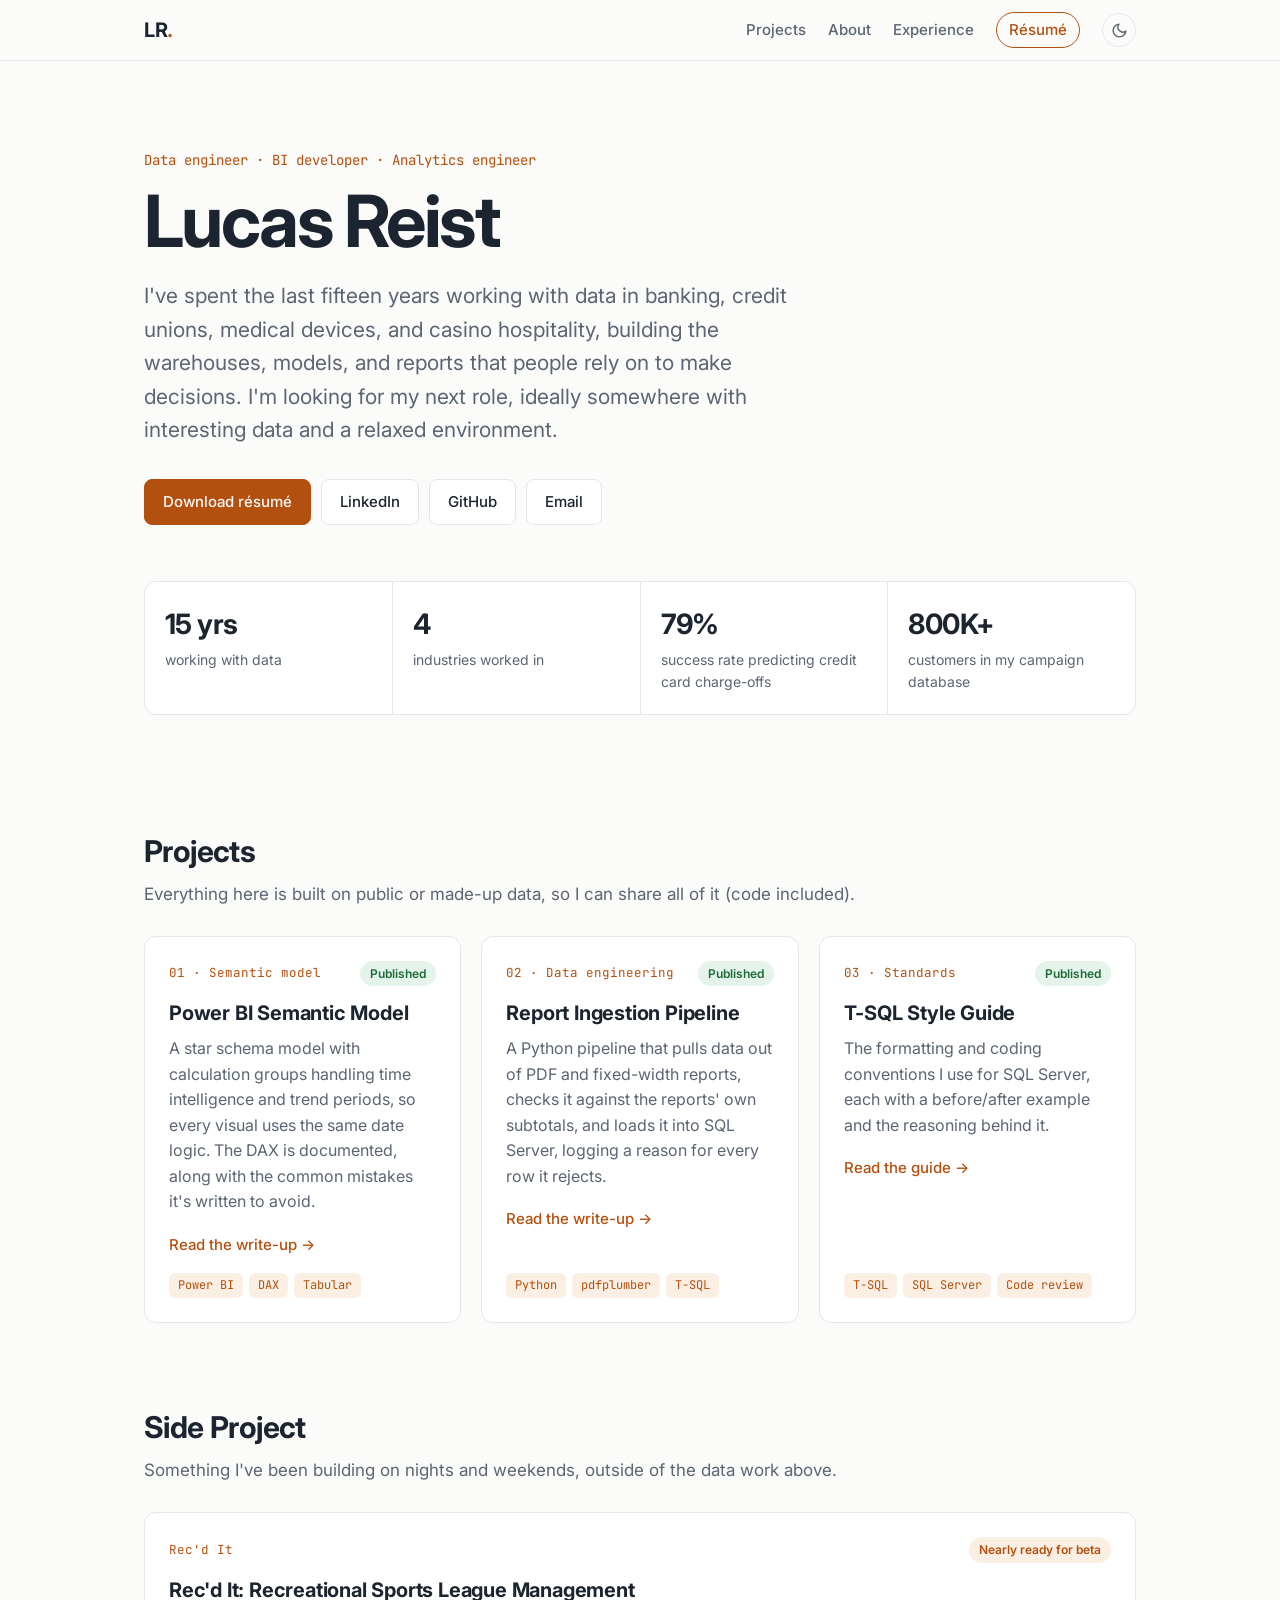
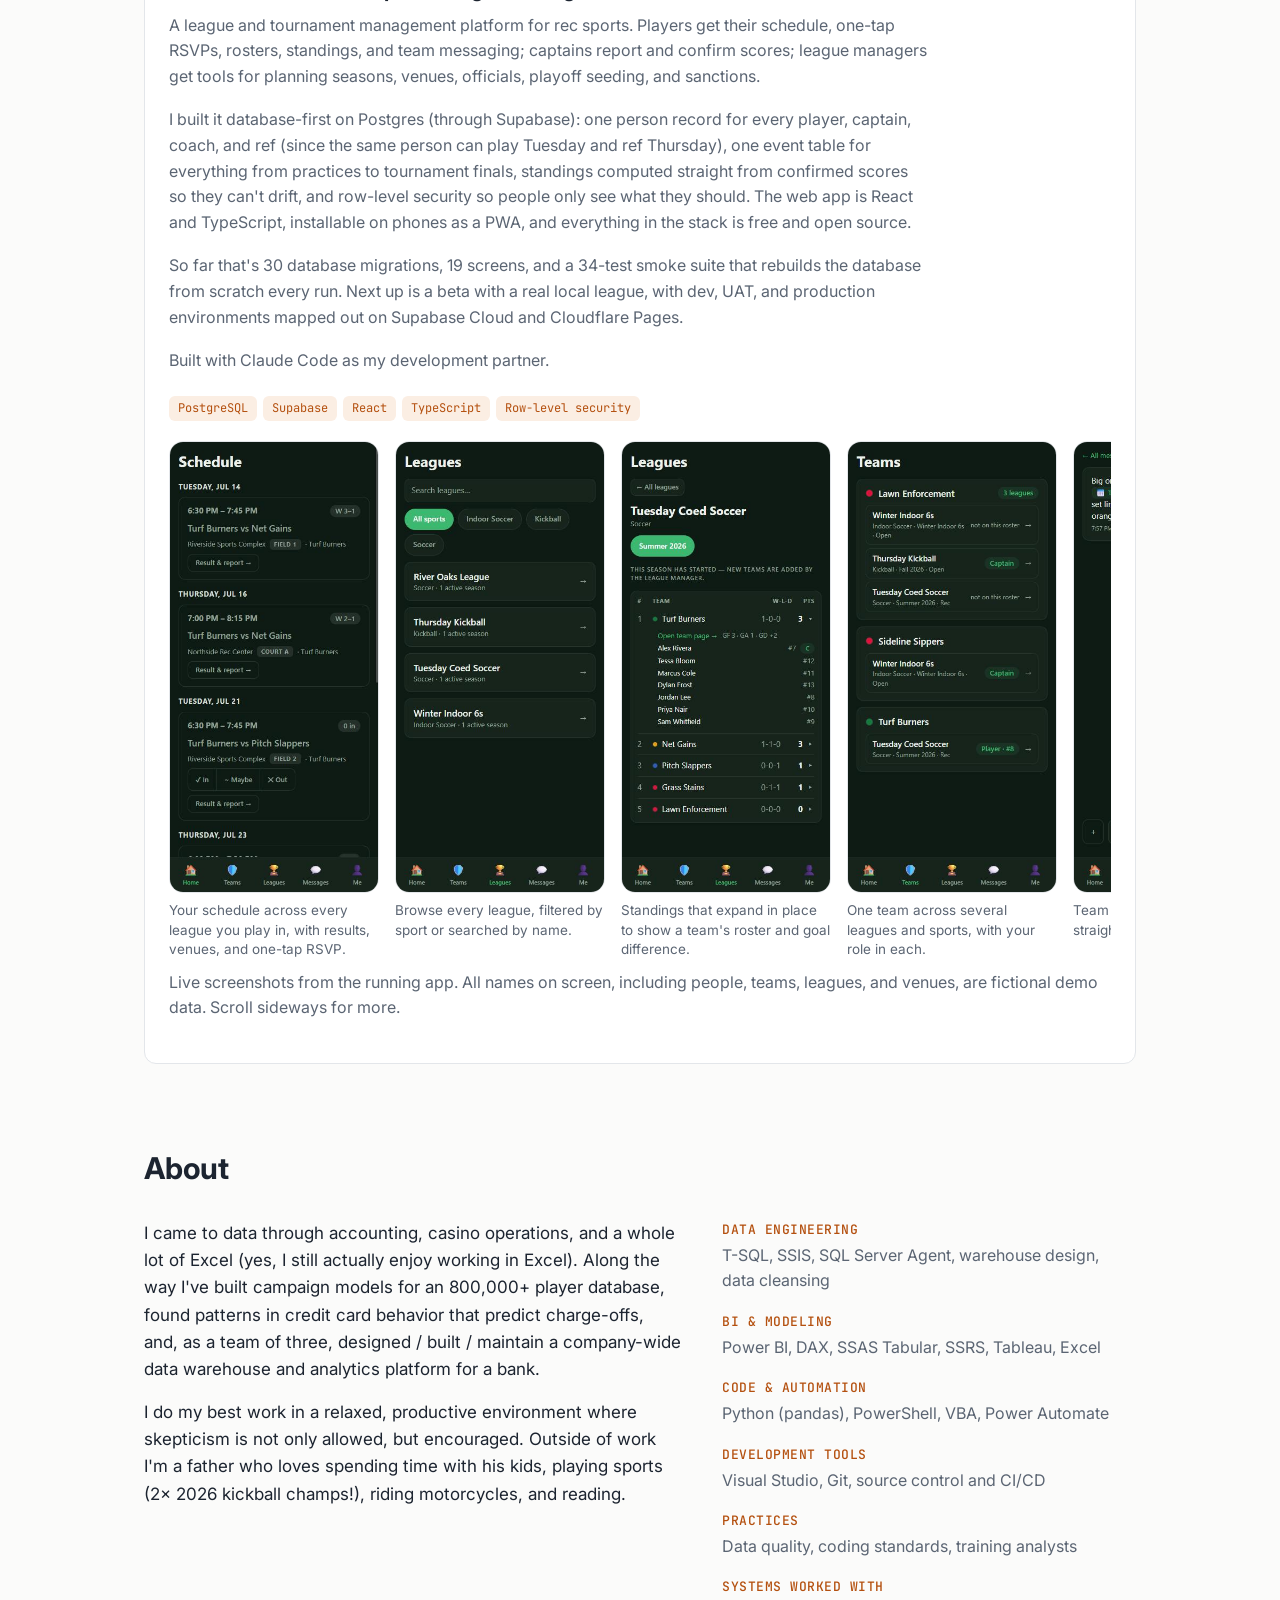
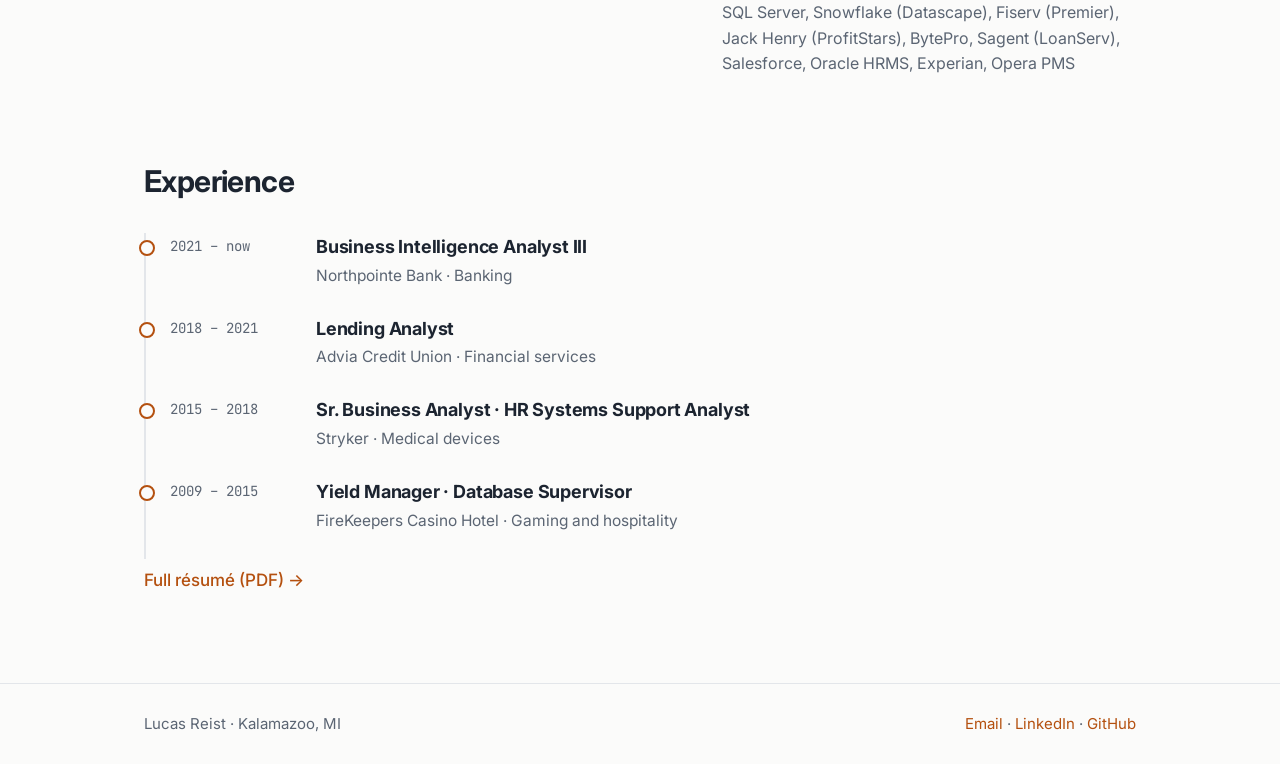
==== commit acad3ddb: "Update the intro's closing sentence Co-Authored-By: Claude Opus 5.5 <noreply@anthropic.com>" ====
--- a/index.html
+++ b/index.html
@@ -29,7 +29,7 @@
     <section class="hero wrap">
       <p class="eyebrow">Data engineer · BI developer · Analytics engineer</p>
       <h1>Lucas Reist</h1>
-      <p class="lead">I've spent the last fifteen years working with data in banking, credit unions, medical devices, and casino hospitality, building the warehouses, models, and reports that people rely on to make decisions. I'm looking for my next role, ideally somewhere with interesting data and a team that likes to ask questions.</p>
+      <p class="lead">I've spent the last fifteen years working with data in banking, credit unions, medical devices, and casino hospitality, building the warehouses, models, and reports that people rely on to make decisions. I'm looking for my next role, ideally somewhere with interesting data and a relaxed environment.</p>
       <div class="actions">
         <a class="btn primary" href="assets/Lucas_Reist_Resume.pdf">Download résumé</a>
         <a class="btn" href="https://www.linkedin.com/in/lucasreist">LinkedIn</a>
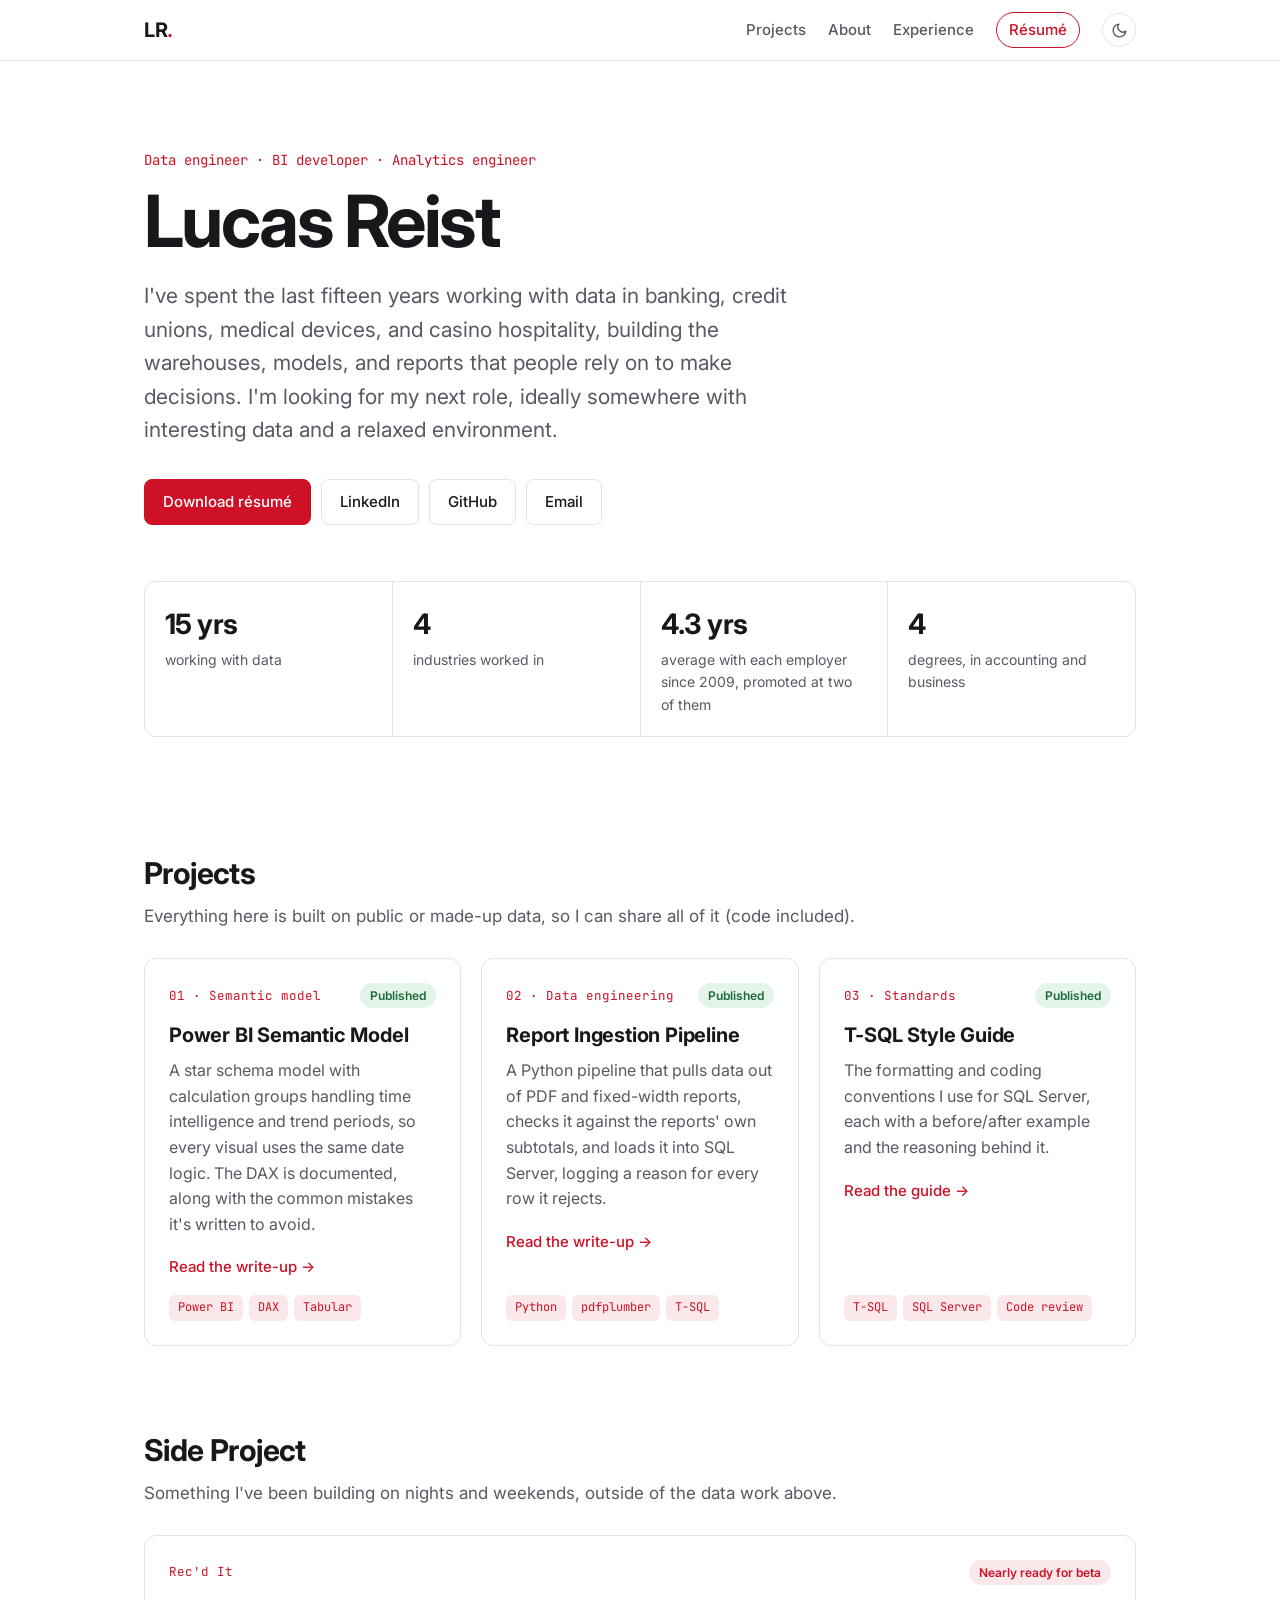
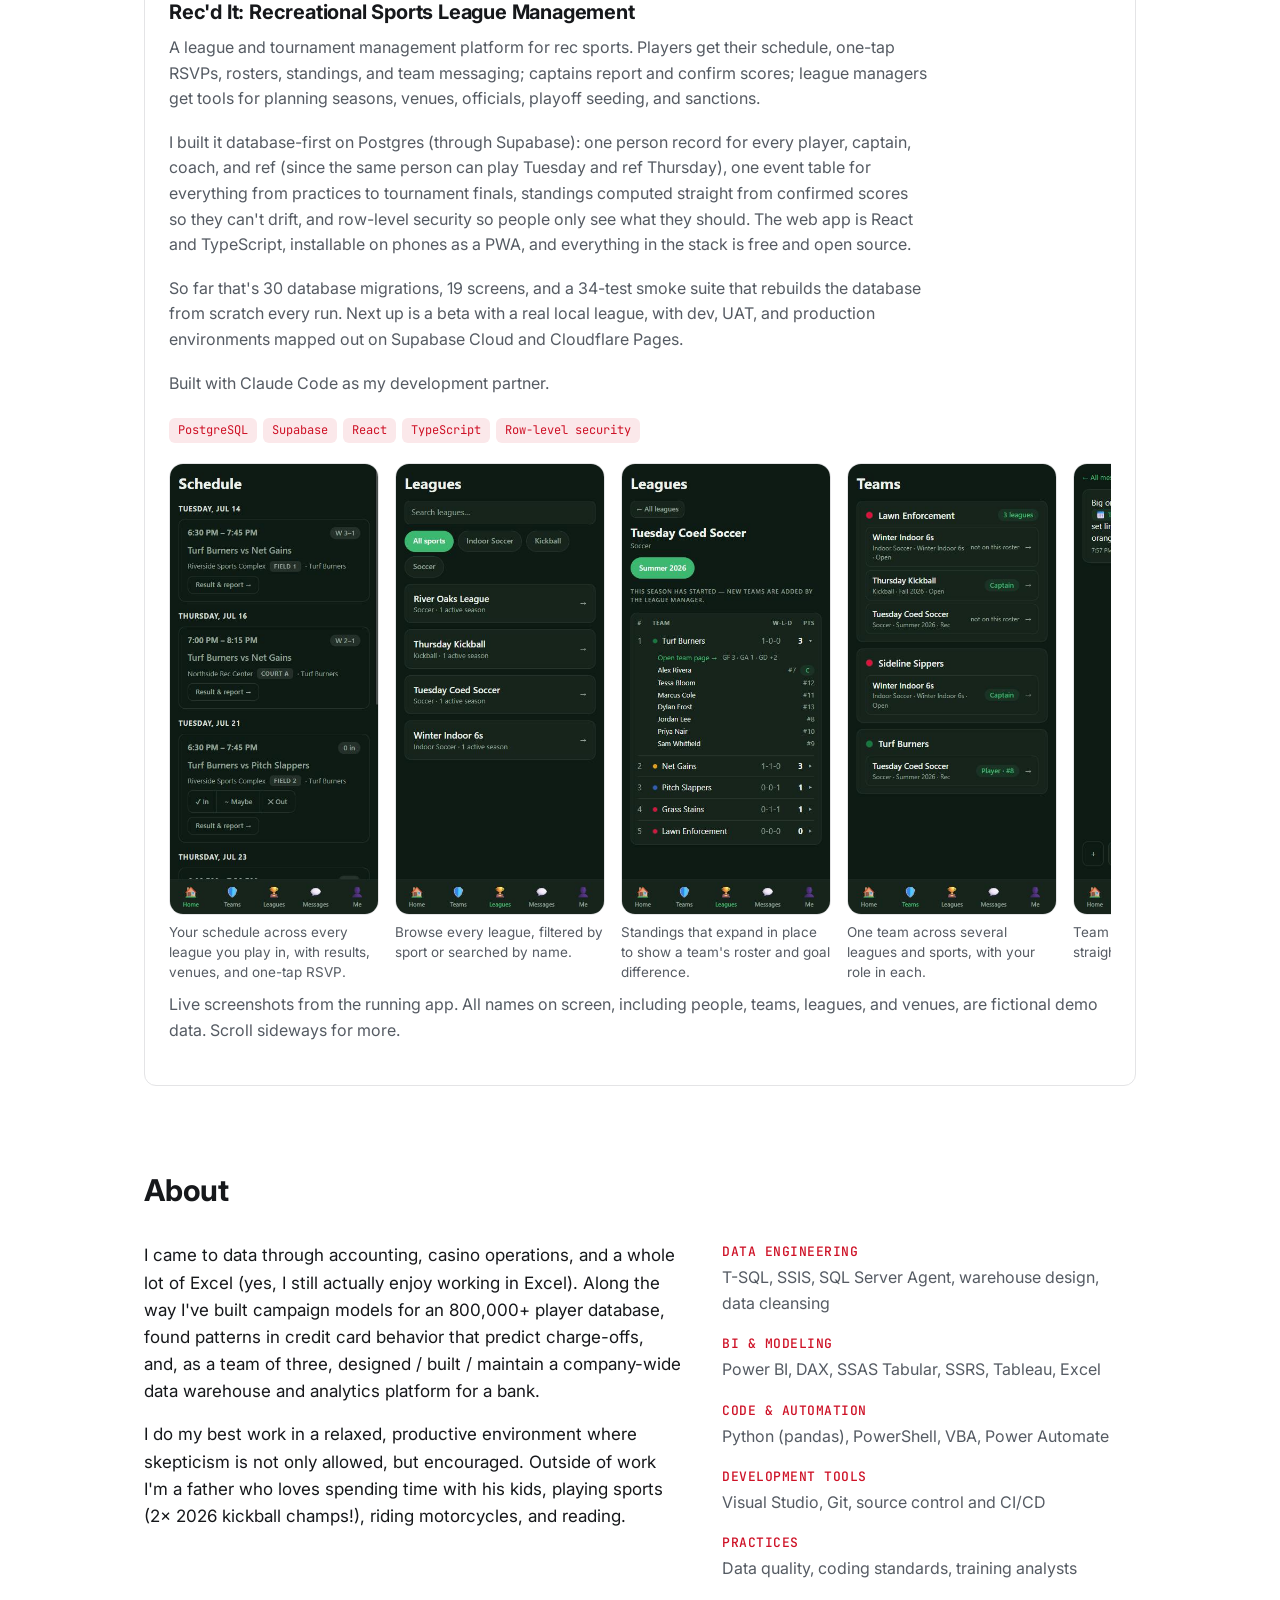
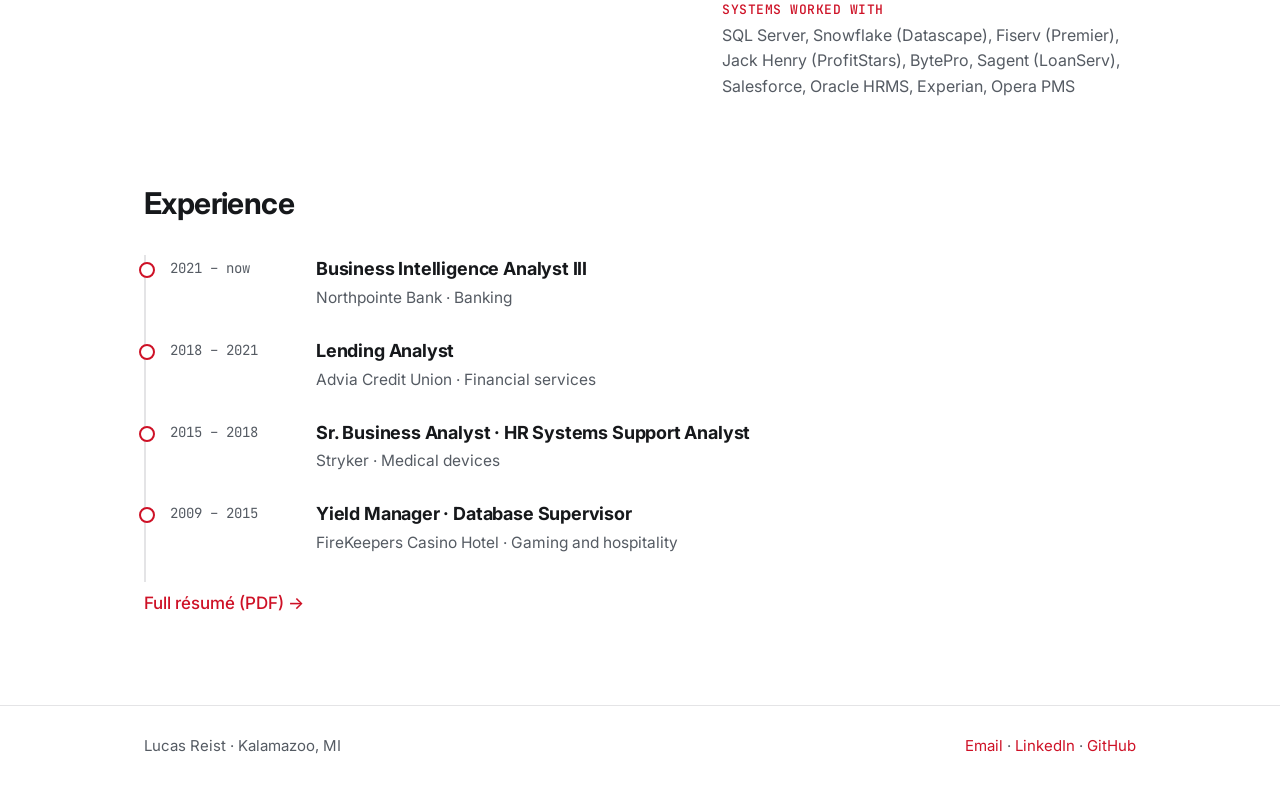
==== commit 308281f2: "Stat boxes: replace charge-off and campaign stats with average tenure and degrees Co-Authored-By: Cl" ====
--- a/index.html
+++ b/index.html
@@ -40,8 +40,8 @@
       <dl class="stats">
         <div><dt>15 yrs</dt><dd>working with data</dd></div>
         <div><dt>4</dt><dd>industries worked in</dd></div>
-        <div><dt>79%</dt><dd>success rate predicting credit card charge-offs</dd></div>
-        <div><dt>800K+</dt><dd>customers in my campaign database</dd></div>
+        <div><dt>4.3 yrs</dt><dd>average with each employer since 2009, promoted at two of them</dd></div>
+        <div><dt>4</dt><dd>degrees, in accounting and business</dd></div>
       </dl>
     </section>
 
--- a/styles.css
+++ b/styles.css
@@ -1,11 +1,12 @@
+/* Palette: Detroit Red Wings red for light mode, Detroit Tigers navy and orange for dark mode. */
 :root {
-  --bg: #fbfbfa;
+  --bg: #ffffff;
   --surface: #ffffff;
-  --text: #1c2430;
-  --muted: #5b6573;
-  --line: #e3e6ea;
-  --accent: #b4500f;
-  --accent-soft: #fbeee3;
+  --text: #16181b;
+  --muted: #555b63;
+  --line: #e4e4e6;
+  --accent: #ce1126;
+  --accent-soft: #fbe8ea;
   --status: #5b6573;
   --status-bg: #eef0f3;
   --done: #1e6b3a;
@@ -28,18 +29,18 @@
    and always applies when they picked dark. theme.js sets data-theme on <html>. */
 @media (prefers-color-scheme: dark) {
   :root:not([data-theme="light"]) {
-    --bg: #0f1419;
-    --surface: #161d25;
-    --text: #e6eaef;
-    --muted: #9aa5b1;
-    --line: #26303b;
-    --accent: #f0a25e;
-    --accent-soft: #33241a;
-    --status: #9aa5b1;
-    --status-bg: #1e252e;
+    --bg: #0a1b30;
+    --surface: #0c2340;
+    --text: #f4f6f9;
+    --muted: #a9b6c8;
+    --line: #1f3a5f;
+    --accent: #ff6b35;
+    --accent-soft: #3a2620;
+    --status: #a9b6c8;
+    --status-bg: #16304f;
     --done: #7fd19b;
     --done-bg: #16291d;
-    --code-bg: #11171e;
+    --code-bg: #081627;
     --code-text: #d6dde5;
     --code-keyword: #7fb2e5;
     --code-string: #f0a07a;
@@ -52,18 +53,18 @@
 }
 
 :root[data-theme="dark"] {
-  --bg: #0f1419;
-  --surface: #161d25;
-  --text: #e6eaef;
-  --muted: #9aa5b1;
-  --line: #26303b;
-  --accent: #f0a25e;
-  --accent-soft: #33241a;
-  --status: #9aa5b1;
-  --status-bg: #1e252e;
+  --bg: #0a1b30;
+  --surface: #0c2340;
+  --text: #f4f6f9;
+  --muted: #a9b6c8;
+  --line: #1f3a5f;
+  --accent: #ff6b35;
+  --accent-soft: #3a2620;
+  --status: #a9b6c8;
+  --status-bg: #16304f;
   --done: #7fd19b;
   --done-bg: #16291d;
-  --code-bg: #11171e;
+  --code-bg: #081627;
   --code-text: #d6dde5;
   --code-keyword: #7fb2e5;
   --code-string: #f0a07a;
